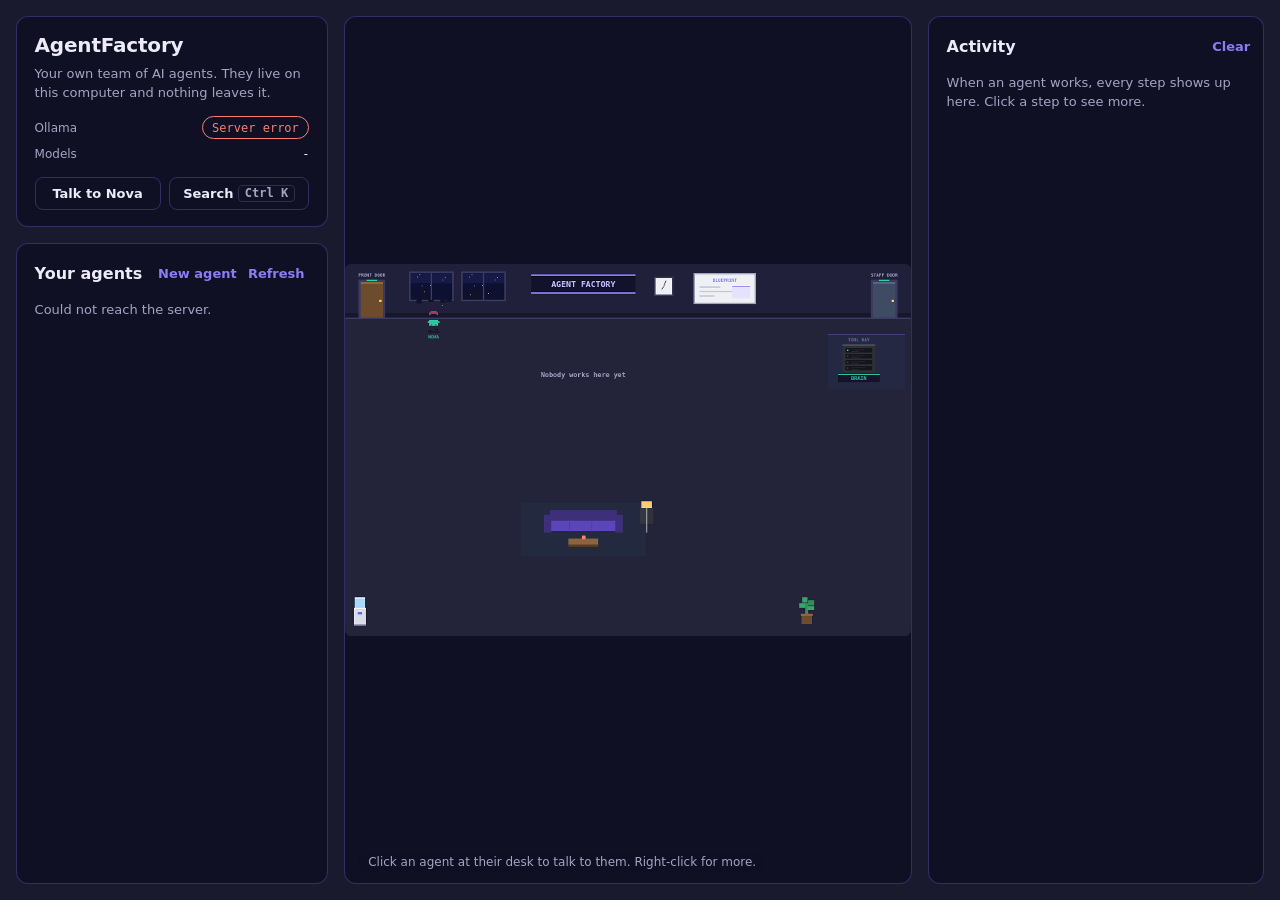
==== static/index.html @ 5e193ee7 "Agent Factory: hiring popup, office, tool stations, staff file, search" ====
<!doctype html>
<html lang="en">
<head>
  <meta charset="utf-8">
  <meta name="viewport" content="width=device-width, initial-scale=1">
  <title>AgentFactory</title>
  <meta name="color-scheme" content="dark">
  <link rel="icon" href="data:image/svg+xml,%3Csvg xmlns='http://www.w3.org/2000/svg' viewBox='0 0 32 32'%3E%3Crect width='32' height='32' rx='6' fill='%231a1a2e'/%3E%3Crect x='5' y='9' width='10' height='14' fill='%238c7cf6'/%3E%3Crect x='17' y='9' width='10' height='14' fill='%232ec4a0'/%3E%3C/svg%3E">
  <link rel="stylesheet" href="/static/style.css">
</head>
<body>
  <div class="app">
    <aside class="col col-left">
      <header class="panel brand">
        <h1>AgentFactory</h1>
        <p>Your own team of AI agents. They live on this computer and nothing leaves it.</p>
        <dl class="runtime" aria-label="Runtime status">
          <div><dt>Ollama</dt><dd><button type="button" class="pill" id="ollama-pill" title="Click to check again">Checking...</button></dd></div>
          <div><dt>Models</dt><dd id="model-count">...</dd></div>
        </dl>
        <div class="brand-actions">
          <button type="button" class="btn-secondary nova-btn" id="nova-btn" title="Chat with the front-desk guide">Talk to Nova</button>
          <button type="button" class="btn-secondary" id="palette-btn" title="Search for an agent or an action and jump to it">Search <kbd class="kbd-hint">Ctrl K</kbd></button>
        </div>
      </header>

      <section class="panel roster-panel" aria-labelledby="roster-title">
        <div class="panel-head">
          <h2 id="roster-title">Your agents <span class="count" id="agent-count"></span></h2>
          <span class="panel-actions">
            <button type="button" class="btn-quiet" id="new-agent-btn" title="Hire a new agent">New agent</button>
            <button type="button" class="btn-quiet" id="refresh-agents" title="Reload the agents from the specs folder">Refresh</button>
          </span>
        </div>
        <ul class="roster" id="roster"></ul>
        <details class="problems" id="problems" hidden>
          <summary id="problems-summary"></summary>
          <ul id="problems-list"></ul>
        </details>
      </section>
    </aside>

    <main class="col col-main" id="col-main">
      <section class="panel office-panel" aria-label="Office">
        <div class="office-stage" id="office-stage">
          <canvas id="office" tabindex="0" role="application"
            aria-label="The office. Use the arrow keys to move between agents and press Enter to open a chat."></canvas>
          <div class="office-tip" id="office-tip" hidden></div>
          <p class="office-hint" id="office-hint">Click an agent at their desk to talk to them. Right-click for more.</p>
          <div class="nova-card" id="nova-card" role="dialog" aria-labelledby="nova-title" hidden>
            <div class="avatar" aria-hidden="true"><canvas id="nova-portrait"></canvas></div>
            <div class="nova-body">
              <h3 id="nova-title">Nova <span>front desk</span></h3>
              <p id="nova-text"></p>
              <div class="nova-actions" id="nova-actions"></div>
            </div>
            <button type="button" class="btn-quiet" id="nova-close" aria-label="Close this and skip the intro" title="Close (Esc)">&#10005;</button>
          </div>
        </div>
        <p class="sr-only" id="office-live" aria-live="polite"></p>
        <p class="sr-only" id="nova-sr" aria-live="polite"></p>
      </section>

      <section class="panel chat" id="chat-section" aria-label="Chat" hidden>
        <div class="chat-live" id="chat-live">
          <header class="chat-head">
            <div class="avatar" id="chat-avatar" aria-hidden="true"></div>
            <div class="chat-title">
              <h2 id="chat-name"></h2>
              <p id="chat-sub"></p>
            </div>
            <div class="chat-actions">
              <button type="button" class="btn-secondary" id="staff-btn" title="See this agent's file: instructions, permissions and limits">Staff file</button>
              <button type="button" class="btn-secondary" id="notes-btn" aria-expanded="false" aria-controls="notes-drawer">Notes</button>
              <button type="button" class="btn-secondary" id="new-chat-btn" title="Forget this conversation and start again">New chat</button>
              <button type="button" class="btn-danger" id="remove-btn" title="Remove this agent. Its spec file goes to the Trash.">Remove</button>
              <button type="button" class="btn-secondary" id="close-chat" title="Close the chat and look at the whole office">Close</button>
            </div>
          </header>
          <div class="chips" id="chat-chips"></div>
          <div class="notes-drawer" id="notes-drawer" hidden>
            <h3>Saved notes</h3>
            <pre id="notes-text"></pre>
          </div>
          <div class="messages-wrap" id="messages-wrap"></div>
          <form class="composer" id="composer">
            <label class="sr-only" for="composer-input">Message</label>
            <textarea id="composer-input" rows="1" placeholder="Write a message. Enter sends, Shift+Enter adds a new line."></textarea>
            <button type="submit" class="btn-primary" id="send-btn" title="Send the message (Enter)">Send</button>
          </form>
        </div>
      </section>
    </main>

    <aside class="col col-right">
      <section class="panel log-panel" aria-labelledby="log-title">
        <div class="panel-head">
          <h2 id="log-title">Activity</h2>
          <button type="button" class="btn-quiet" id="clear-log" title="Remove every row from the activity log">Clear</button>
        </div>
        <ol class="log" id="log">
          <li class="log-empty">When an agent works, every step shows up here. Click a step to see more.</li>
        </ol>
      </section>
    </aside>
  </div>

  <div class="menu" id="desk-menu" role="menu" hidden></div>

  <dialog class="dialog" id="remove-dialog" aria-labelledby="remove-title">
    <form id="remove-form" method="dialog">
      <h2 id="remove-title"></h2>
      <p id="remove-text"></p>
      <label class="check" id="remove-notes-row"><input type="checkbox" id="remove-notes"> Also move its saved notes to the Trash</label>
      <p class="dialog-error" id="remove-error" role="alert" hidden></p>
      <div class="dialog-actions">
        <button type="button" class="btn-secondary" id="remove-cancel" autofocus>Cancel</button>
        <button type="submit" class="btn-danger" id="remove-confirm">Move to Trash</button>
      </div>
    </form>
  </dialog>

  <dialog class="dialog dialog-wide" id="hire-dialog" aria-labelledby="hire-title">
    <form id="hire-form" novalidate autocomplete="off">
      <header class="hire-head">
        <div class="avatar" aria-hidden="true"><canvas id="hire-nova"></canvas></div>
        <div class="hire-head-text">
          <h2 id="hire-title">Hire a new agent</h2>
          <p id="hire-sub"></p>
        </div>
        <button type="button" class="btn-quiet" id="hire-x" aria-label="Close without hiring" title="Close (Esc)">&#10005;</button>
      </header>

      <div class="hire-body" id="hire-body">
        <div id="hire-step-form">
          <section class="hire-section">
            <h3>1. Describe it</h3>
            <label for="hire-describe">In your own words, what should this agent do for you?</label>
            <textarea id="hire-describe" rows="3" maxlength="2000" placeholder="For example: A C++ teacher that explains memory and concurrency, quizzes me and remembers what I struggled with."></textarea>
            <div class="hire-row">
              <button type="button" class="btn-secondary" id="hire-draft">Let Nova fill in the form</button>
              <span class="hint" id="hire-draft-status" role="status"></span>
            </div>
            <p class="hint">Or skip this and fill in the form yourself. Nova's draft always needs a quick check.</p>
          </section>

          <section class="hire-section">
            <h3>2. Who is it?</h3>
            <label for="hire-name">Name</label>
            <input type="text" id="hire-name" maxlength="30" placeholder="Ada the C++ Tutor" aria-describedby="hire-slug">
            <p class="hint" id="hire-slug"></p>
            <label for="hire-goal">Goal, in one sentence</label>
            <input type="text" id="hire-goal" maxlength="600" placeholder="Teach me C++ memory management with short exercises.">
            <fieldset class="choice">
              <legend>How do you work with it?</legend>
              <label class="option"><input type="radio" name="hire-mode" id="hire-mode-chat" value="conversational" checked>
                <span><strong>Chat</strong><small>A back-and-forth conversation that remembers what was said.</small></span></label>
              <label class="option"><input type="radio" name="hire-mode" value="task">
                <span><strong>Task</strong><small>You give it a job and get one answer. Every message starts fresh.</small></span></label>
            </fieldset>
            <label for="hire-prompt">Instructions <span class="optional">(optional)</span></label>
            <textarea id="hire-prompt" rows="3" maxlength="4000" placeholder="How it should behave, what it must never do. Leave empty and a sensible default is used."></textarea>
          </section>

          <section class="hire-section">
            <h3>3. What may it use?</h3>
            <p class="hint">Every tool is a permission. Pick only what the job needs. <span id="hire-tool-count"></span></p>
            <div class="tools" id="hire-tools" role="group" aria-label="Tools"></div>
            <div class="perm" id="hire-read-row" hidden>
              <label for="hire-read">Folders it may read <span class="optional">(one per line)</span></label>
              <textarea id="hire-read" rows="2" placeholder="./sandbox"></textarea>
              <p class="hint">Relative to the AgentFactory folder. It cannot go outside the folders listed here.</p>
            </div>
            <div class="perm" id="hire-write-row" hidden>
              <label for="hire-write">Folders it may write into <span class="optional">(one per line)</span></label>
              <textarea id="hire-write" rows="2" placeholder="./out"></textarea>
              <label class="check"><input type="checkbox" id="hire-overwrite"> It may replace files that already exist</label>
            </div>
            <div class="perm" id="hire-net-row" hidden>
              <label for="hire-net">Websites it may visit <span class="optional">(one per line)</span></label>
              <textarea id="hire-net" rows="2" placeholder="en.wikipedia.org"></textarea>
              <p class="hint">Plain domains only, like example.com. No wildcards.</p>
            </div>
            <p class="callout is-warn" id="hire-shell-note" hidden>This agent will compile and run code on your computer. It is not isolated, so that code could read your files or use the network.</p>
            <p class="callout" id="hire-notes-note" hidden>It keeps a notes file under data/ so it can remember things between chats.</p>
          </section>

          <section class="hire-section">
            <h3>4. How does it look?</h3>
            <div class="look">
              <div class="look-preview">
                <div class="avatar" aria-hidden="true"><canvas id="hire-preview-face"></canvas></div>
                <strong id="hire-preview-name"></strong>
              </div>
              <div class="look-pickers">
                <fieldset class="swatches"><legend>Shirt and accent colour</legend><div id="hire-colors"></div></fieldset>
                <fieldset class="swatches"><legend>Hair</legend><div id="hire-hairs"></div></fieldset>
              </div>
            </div>
          </section>
        </div>

        <div id="hire-step-review" hidden>
          <div class="review-top">
            <div class="avatar" aria-hidden="true"><canvas id="hire-review-face"></canvas></div>
            <div>
              <h3 id="hire-review-name"></h3>
              <p id="hire-review-goal"></p>
            </div>
          </div>
          <dl class="summary" id="hire-summary"></dl>
          <div class="callout is-warn" id="hire-warn-box" hidden>
            <strong>Check before you approve</strong>
            <ul id="hire-warnings"></ul>
          </div>
          <div class="callout" id="hire-notes-box" hidden>
            <strong>Heads up</strong>
            <ul id="hire-notes"></ul>
          </div>
          <details class="yaml">
            <summary>Show the agent file</summary>
            <pre id="hire-yaml"></pre>
          </details>
        </div>
      </div>

      <p class="dialog-error" id="hire-error" role="alert" hidden></p>
      <div class="dialog-actions" id="hire-actions-form">
        <button type="button" class="btn-quiet" id="hire-clear" title="Empty the whole form">Clear</button>
        <span class="spacer"></span>
        <button type="button" class="btn-secondary" id="hire-cancel">Cancel</button>
        <button type="button" class="btn-primary" id="hire-review-btn">Review</button>
      </div>
      <div class="dialog-actions" id="hire-actions-review" hidden>
        <button type="button" class="btn-secondary" id="hire-back">Back to edit</button>
        <span class="spacer"></span>
        <button type="button" class="btn-primary" id="hire-approve">Approve and hire</button>
      </div>
    </form>
  </dialog>

  <script src="/static/office.js"></script>
  <dialog class="dialog dialog-wide" id="staff-dialog" aria-labelledby="staff-title">
    <form id="staff-form" method="dialog" onsubmit="return false">
      <header class="hire-head">
        <div class="avatar" aria-hidden="true" id="staff-avatar"></div>
        <div class="hire-head-text">
          <h2 id="staff-title"></h2>
          <p id="staff-sub"></p>
        </div>
        <button type="button" class="btn-quiet" id="staff-x" aria-label="Close" title="Close (Esc)">&#10005;</button>
      </header>
      <div class="hire-body" id="staff-body"></div>
      <div class="dialog-actions">
        <button type="button" class="btn-danger" id="staff-remove" title="Move this agent's file to the Trash">Remove...</button>
        <span class="spacer"></span>
        <button type="button" class="btn-primary" id="staff-chat">Open chat</button>
      </div>
    </form>
  </dialog>

  <dialog class="dialog palette" id="palette-dialog" aria-label="Search">
    <input type="text" id="palette-input" role="combobox" aria-expanded="true" aria-controls="palette-list" aria-autocomplete="list"
      placeholder="Type an agent's name or an action..." autocomplete="off" spellcheck="false">
    <ul id="palette-list" role="listbox" aria-label="Results"></ul>
    <p class="palette-foot">Up and down to move, Enter to choose, Esc to close</p>
  </dialog>

  <script src="/static/hire.js"></script>
  <script src="/static/staff.js"></script>
  <script src="/static/palette.js"></script>
  <script src="/static/nova.js"></script>
  <script src="/static/app.js"></script>
</body>
</html>
---- static/style.css ----
:root {
  color-scheme: dark;
  --bg: #1a1a2e;
  --panel: rgba(16, 16, 36, 0.92);
  --panel-raised: #22223e;
  --border: rgba(124, 108, 240, 0.32);
  --rule: #2e2e4c;
  --ink: #ecebf7;
  --ink-2: #a5a4c4;
  --accent: #8c7cf6;
  --high: #ff7d70;
  --high-tint: rgba(255, 125, 112, 0.14);
  --medium: #fdcb6e;
  --medium-tint: rgba(253, 203, 110, 0.14);
  --ok: #2ec4a0;
  --low: #a9b0c0;
  --focus: #ffd166;

  --sans: system-ui, -apple-system, "Segoe UI", Roboto, "Helvetica Neue", sans-serif;
  --mono: ui-monospace, "SF Mono", "Cascadia Code", Menlo, Consolas, monospace;

  --t-xs: 0.75rem;
  --t-sm: 0.8125rem;
  --t-base: 0.875rem;
  --t-md: 1rem;
  --t-lg: 1.25rem;
}

*, *::before, *::after { box-sizing: border-box; }
html { -webkit-text-size-adjust: 100%; }
body { margin: 0; background: var(--bg); color: var(--ink); font: 400 var(--t-base)/1.5 var(--sans); }
code, pre { font-family: var(--mono); font-size: 0.92em; }
:focus-visible { outline: 2px solid var(--focus); outline-offset: 2px; }
[hidden] { display: none !important; }
h1, h2, h3 { margin: 0; line-height: 1.25; }
button { font: inherit; cursor: pointer; }
button:disabled { cursor: not-allowed; opacity: 0.55; }
.sr-only { position: absolute; width: 1px; height: 1px; overflow: hidden; clip: rect(0 0 0 0); white-space: nowrap; }

/* ---------- layout: panels | chat | activity ---------- */

.app {
  display: grid;
  grid-template-columns: 19.5rem minmax(0, 1fr) 21rem;
  gap: 1rem;
  height: 100vh;
  height: 100dvh;
  padding: 1rem;
}
.col { display: flex; flex-direction: column; gap: 1rem; min-height: 0; min-width: 0; }

.panel { background: var(--panel); border: 1px solid var(--border); border-radius: 12px; padding: 1rem 1.1rem; }
.panel-head { display: flex; align-items: center; justify-content: space-between; gap: 0.5rem; margin-bottom: 0.75rem; }
.panel-head h2 { font-size: var(--t-md); font-weight: 700; }
.count { color: var(--ink-2); font-weight: 500; }
.count:not(:empty)::before { content: "("; }
.count:not(:empty)::after { content: ")"; }

.btn-quiet { border: 0; background: none; color: var(--accent); font-size: var(--t-sm); font-weight: 600; padding: 0.25rem 0.4rem; border-radius: 6px; }
.btn-quiet:hover { background: var(--panel-raised); }

.btn-primary {
  min-height: 2.5rem; padding: 0 1.1rem; border: 0; border-radius: 8px;
  background: var(--accent); color: #12122a; font-weight: 700;
}
.btn-primary:not(:disabled):hover { filter: brightness(1.1); }

.btn-secondary {
  display: inline-flex; align-items: center; justify-content: center;
  min-height: 2.1rem; padding: 0 0.85rem; border: 1px solid var(--border); border-radius: 8px;
  background: none; color: var(--ink); font-size: var(--t-sm); font-weight: 600;
}
.btn-secondary:not(:disabled):hover { background: var(--panel-raised); }
.btn-secondary[aria-expanded="true"] { background: var(--panel-raised); border-color: var(--accent); }

/* ---------- brand and runtime ---------- */

.brand h1 { font-size: var(--t-lg); font-weight: 800; letter-spacing: -0.01em; }
.brand > p { margin: 0.35rem 0 0.85rem; color: var(--ink-2); font-size: var(--t-sm); }
.runtime { display: grid; gap: 0.35rem; margin: 0; font-size: var(--t-xs); }
.runtime div { display: flex; justify-content: space-between; align-items: center; gap: 1rem; }
.runtime dt { color: var(--ink-2); }
.runtime dd { margin: 0; font-family: var(--mono); }

.pill {
  border: 1px solid var(--rule); border-radius: 999px; background: none; color: var(--ink-2);
  font-family: var(--mono); font-size: var(--t-xs); padding: 0.1rem 0.6rem;
}
.pill:hover { background: var(--panel-raised); }
.pill.is-ok { color: var(--ok); border-color: var(--ok); }
.pill.is-bad { color: var(--high); border-color: var(--high); }

/* ---------- roster ---------- */

.roster-panel { flex: 1; min-height: 0; display: flex; flex-direction: column; }
.roster { list-style: none; margin: 0; padding: 0; display: grid; gap: 0.5rem; overflow-y: auto; min-height: 0; }

.agent-card {
  display: grid; grid-template-columns: auto minmax(0, 1fr) auto; align-items: center; gap: 0.7rem;
  width: 100%; text-align: left; color: var(--ink);
  background: var(--panel-raised); border: 1px solid var(--rule); border-left: 3px solid var(--accent);
  border-radius: 10px; padding: 0.6rem 0.7rem;
}
.agent-card:hover { border-color: var(--accent); }
.agent-card.is-selected { background: color-mix(in srgb, var(--accent) 16%, var(--panel-raised)); border-color: var(--accent); }
.agent-card.is-disabled .agent-name { opacity: 0.75; }
.agent-name { font-weight: 700; color: var(--accent); }
.agent-goal {
  color: var(--ink-2); font-size: var(--t-xs); margin-top: 0.1rem;
  display: -webkit-box; -webkit-line-clamp: 2; -webkit-box-orient: vertical; overflow: hidden;
}
.agent-flags { display: flex; flex-wrap: wrap; gap: 0.3rem; margin-top: 0.35rem; }
.agent-flags:empty { display: none; }

.avatar {
  display: grid; place-items: center; flex: none;
  width: 2.4rem; height: 2.4rem; border-radius: 8px;
  background: color-mix(in srgb, var(--accent) 22%, #12122a); border: 2px solid var(--accent);
  color: var(--accent); font-weight: 800; font-size: var(--t-md);
}

.badge {
  font-size: 0.6875rem; font-weight: 600; padding: 0.05rem 0.45rem; border-radius: 999px;
  border: 1px solid var(--rule); color: var(--ink-2);
}
.badge.warn { color: var(--medium); border-color: var(--medium); background: var(--medium-tint); }

.status { width: 0.65rem; height: 0.65rem; border-radius: 50%; background: var(--low); }
.status.is-working { background: var(--accent); animation: pulse 1.2s ease-in-out infinite; }
.status.is-queued { background: var(--medium); }
@keyframes pulse { 50% { opacity: 0.35; } }

.problems { margin-top: 0.75rem; font-size: var(--t-sm); }
.problems summary { cursor: pointer; color: var(--medium); font-weight: 600; }
.problems ul { margin: 0.4rem 0 0; padding-left: 1.1rem; }
.problems li { margin-bottom: 0.3rem; overflow-wrap: anywhere; color: var(--ink-2); }
.problems code { color: var(--ink); }

/* ---------- office ---------- */

.office-panel { flex: 1 1 0; min-height: 14rem; padding: 0; position: relative; overflow: hidden; transition: flex-basis 0.25s ease; }
.col-main.has-chat .office-panel { flex: 0 0 42%; }
.office-stage { position: absolute; inset: 0; }
.office-stage > canvas { position: absolute; inset: 0; margin: auto; display: block; border-radius: 6px; }
.office-stage > canvas:focus-visible { outline: 2px solid var(--focus); outline-offset: -2px; }
.office-tip {
  position: absolute; left: 0; top: 0; z-index: 3; pointer-events: none; display: grid; gap: 0.1rem;
  max-width: 17rem; padding: 0.4rem 0.65rem; background: var(--panel-raised); border: 1px solid var(--border);
  border-radius: 8px; font-size: var(--t-xs); color: var(--ink-2); box-shadow: 0 6px 20px rgba(0, 0, 0, 0.4);
}
.office-tip strong { color: var(--ink); font-size: var(--t-sm); }
.office-hint {
  position: absolute; left: 0.9rem; bottom: 0.6rem; margin: 0; z-index: 2; pointer-events: none;
  color: var(--ink-2); font-size: var(--t-xs); background: rgba(16, 16, 36, 0.8); padding: 0.15rem 0.55rem; border-radius: 999px;
}
.col-main.has-chat .office-hint { display: none; }
.office-stage.nova-open .office-hint { display: none; }

.nova-btn { width: 100%; }
.nova-card {
  --accent: #2ec4a0;
  position: absolute; left: 50%; bottom: 0.9rem; transform: translateX(-50%); z-index: 4;
  width: min(38rem, calc(100% - 1.8rem)); display: grid; grid-template-columns: auto minmax(0, 1fr) auto; gap: 0.85rem; align-items: start;
  padding: 0.9rem 1rem; background: var(--panel); border: 1px solid var(--accent); border-radius: 12px; box-shadow: 0 10px 30px rgba(0, 0, 0, 0.55);
}
.nova-card .avatar { width: 3.4rem; height: 3.4rem; }
.nova-body h3 { font-size: var(--t-base); color: var(--accent); }
.nova-body h3 span { margin-left: 0.4rem; color: var(--ink-2); font-size: var(--t-xs); font-weight: 500; }
.nova-body p { margin: 0.3rem 0 0.8rem; min-height: 2.9em; font-size: var(--t-md); line-height: 1.45; overflow-wrap: anywhere; }
.nova-actions { display: flex; flex-wrap: wrap; gap: 0.5rem; }
.nova-actions:empty { display: none; }

/* pixel portraits */
.avatar { padding: 3px; overflow: hidden; }
.avatar canvas { display: block; width: 100%; height: 100%; image-rendering: pixelated; }

/* removing an agent */
.btn-danger {
  display: inline-flex; align-items: center; justify-content: center; min-height: 2.1rem; padding: 0 0.85rem;
  border: 1px solid var(--high); border-radius: 8px; background: var(--high-tint); color: var(--high);
  font-size: var(--t-sm); font-weight: 700;
}
.btn-danger:not(:disabled):hover { background: var(--high); color: #12122a; }

.dialog {
  width: min(28rem, calc(100% - 2rem)); padding: 1.2rem 1.3rem; color: var(--ink);
  background: var(--panel-raised); border: 1px solid var(--border); border-radius: 12px; box-shadow: 0 16px 50px rgba(0, 0, 0, 0.6);
}
.dialog::backdrop { background: rgba(8, 8, 20, 0.72); }
.dialog h2 { font-size: var(--t-lg); margin-bottom: 0.5rem; }
.dialog p { margin: 0 0 0.9rem; color: var(--ink-2); overflow-wrap: anywhere; }
.dialog .check { display: flex; align-items: center; gap: 0.5rem; margin-bottom: 0.9rem; }
.dialog-error { color: var(--high); background: var(--high-tint); border-radius: 6px; padding: 0.4rem 0.6rem; }
.dialog-actions { display: flex; justify-content: flex-end; gap: 0.6rem; }

.menu {
  position: fixed; z-index: 20; min-width: 12rem; display: grid; padding: 0.3rem;
  background: var(--panel-raised); border: 1px solid var(--border); border-radius: 10px; box-shadow: 0 10px 30px rgba(0, 0, 0, 0.5);
}
.menu button { border: 0; background: none; color: var(--ink); text-align: left; padding: 0.45rem 0.7rem; border-radius: 6px; font-size: var(--t-sm); }
.menu button:hover, .menu button:focus-visible { background: var(--panel); }
.menu button.danger { color: var(--high); }

/* ---------- chat ---------- */

.chat { flex: 1 1 0; min-height: 16rem; display: flex; flex-direction: column; padding: 0; overflow: hidden; }
.chat-live { flex: 1; min-height: 0; display: flex; flex-direction: column; }

.chat-head { display: flex; flex-wrap: wrap; align-items: center; gap: 0.6rem 0.8rem; padding: 0.9rem 1.1rem; border-bottom: 1px solid var(--rule); }
.chat-title { flex: 1 1 9rem; min-width: 0; }
.chat-title h2 { font-size: var(--t-md); color: var(--accent); }
.chat-title p { margin: 0; color: var(--ink-2); font-size: var(--t-xs); }
.chat-actions { display: flex; flex-wrap: wrap; justify-content: flex-end; gap: 0.5rem; }
.chat-actions button { white-space: nowrap; }

.chips { display: flex; flex-wrap: wrap; gap: 0.35rem; padding: 0.6rem 1.1rem 0; }
.chips:empty { display: none; }
.chip {
  font-family: var(--mono); font-size: var(--t-xs); padding: 0.1rem 0.55rem; border-radius: 6px;
  background: color-mix(in srgb, var(--accent) 14%, transparent); color: var(--ink); border: 1px solid var(--rule);
}
.chip.warn { background: var(--medium-tint); color: var(--medium); border-color: var(--medium); font-family: var(--sans); }

.notes-drawer { margin: 0.6rem 1.1rem 0; padding: 0.7rem 0.9rem; border: 1px solid var(--rule); border-radius: 8px; background: #12122a; max-height: 11rem; overflow-y: auto; }
.notes-drawer h3 { font-size: var(--t-sm); color: var(--ink-2); margin-bottom: 0.3rem; }
.notes-drawer pre { margin: 0; white-space: pre-wrap; overflow-wrap: anywhere; font-size: var(--t-sm); }

.messages-wrap { flex: 1; min-height: 0; position: relative; margin-top: 0.6rem; }
.messages {
  position: absolute; inset: 0; overflow-y: auto; padding: 0.4rem 1.1rem;
  display: flex; flex-direction: column; gap: 0.75rem;
}

.msg { max-width: min(46rem, 94%); border-radius: 12px; padding: 0.6rem 0.85rem; overflow-wrap: anywhere; }
.msg p { margin: 0 0 0.5rem; white-space: pre-wrap; }
.msg > :last-child, .msg-body > :last-child { margin-bottom: 0; }
.msg ul, .msg ol { margin: 0 0 0.5rem; padding-left: 1.3rem; }
.msg li { margin-bottom: 0.2rem; }
.msg .md-h { font-weight: 700; color: var(--accent); }
.msg code { background: rgba(255, 255, 255, 0.08); padding: 0.05rem 0.3rem; border-radius: 4px; }

.msg.user { align-self: flex-end; background: rgba(140, 124, 246, 0.16); border: 1px solid var(--border); }
.msg.agent { align-self: flex-start; background: color-mix(in srgb, var(--accent) 10%, #12122a); border-left: 3px solid var(--accent); }
.msg.agent.warn { border-left-color: var(--medium); }
.msg-meta { margin-top: 0.4rem; font-size: var(--t-xs); color: var(--ink-2); }
.msg-meta.warn { color: var(--medium); }

.msg.system { align-self: center; max-width: 90%; text-align: center; color: var(--ink-2); font-size: var(--t-sm); padding: 0.3rem 0.7rem; }
.msg.system.error { color: var(--high); background: var(--high-tint); }
.msg.system.warn { color: var(--medium); background: var(--medium-tint); }

.msg.typing { align-self: flex-start; display: flex; align-items: center; gap: 0.6rem; color: var(--ink-2); font-size: var(--t-sm); padding: 0.35rem 0.2rem; }
.dots { display: inline-flex; gap: 0.2rem; }
.dots i { width: 0.4rem; height: 0.4rem; border-radius: 50%; background: var(--accent); animation: bounce 1.2s infinite ease-in-out; }
.dots i:nth-child(2) { animation-delay: 0.15s; }
.dots i:nth-child(3) { animation-delay: 0.3s; }
@keyframes bounce { 0%, 80%, 100% { opacity: 0.25; transform: translateY(0); } 40% { opacity: 1; transform: translateY(-3px); } }

.starters { display: flex; flex-wrap: wrap; gap: 0.5rem; justify-content: center; }
.starter {
  border: 1px solid var(--accent); background: color-mix(in srgb, var(--accent) 12%, transparent); color: var(--ink);
  border-radius: 999px; padding: 0.35rem 0.9rem; font-size: var(--t-sm);
}
.starter:hover { background: color-mix(in srgb, var(--accent) 28%, transparent); }

.code { margin: 0 0 0.5rem; border: 1px solid var(--rule); border-radius: 8px; background: #0f0f22; overflow: hidden; }
.code-head { display: flex; justify-content: space-between; align-items: center; padding: 0.2rem 0.4rem 0.2rem 0.7rem; background: #17172f; color: var(--ink-2); font-size: var(--t-xs); font-family: var(--mono); }
.btn-copy { border: 1px solid var(--rule); background: none; color: var(--ink-2); border-radius: 6px; font-size: var(--t-xs); padding: 0.1rem 0.55rem; }
.btn-copy:hover { color: var(--ink); background: var(--panel-raised); }
.code pre { margin: 0; padding: 0.7rem; overflow-x: auto; }
.code code { background: none; padding: 0; }

.composer { display: flex; gap: 0.6rem; align-items: flex-end; padding: 0.8rem 1.1rem 1rem; border-top: 1px solid var(--rule); }
.composer textarea {
  flex: 1; font: inherit; color: inherit; resize: none; background: #12122a;
  border: 1px solid var(--rule); border-radius: 8px; padding: 0.55rem 0.7rem; min-height: 2.5rem; max-height: 10rem;
}
.composer textarea:focus-visible { border-color: var(--accent); outline-offset: 0; }

/* ---------- activity log ---------- */

.log-panel { flex: 1; min-height: 0; display: flex; flex-direction: column; padding-right: 0.4rem; }
.log { list-style: none; margin: 0; padding: 0 0.6rem 0 0; overflow-y: auto; min-height: 0; flex: 1; }
.log-empty { color: var(--ink-2); font-size: var(--t-sm); }
.log-row {
  display: grid; grid-template-columns: 1rem minmax(0, 1fr); gap: 0.55rem; align-items: start;
  padding: 0.5rem 0.3rem; border-bottom: 1px solid var(--rule); cursor: pointer; border-radius: 6px;
}
.log-row:hover { background: rgba(255, 255, 255, 0.03); }
.log-row .dot { width: 0.55rem; height: 0.55rem; margin-top: 0.4rem; border-radius: 50%; border: 2px solid var(--accent); }
.log-row.is-ok .dot { background: var(--accent); }
.log-row.is-warn .dot { border-color: var(--medium); background: var(--medium); }
.log-row.is-error .dot { border-color: var(--high); background: var(--high); }
.log-row.is-neutral .dot { border-color: var(--low); }
.log-row .body { min-width: 0; overflow-wrap: anywhere; }
.log-row .who { font-weight: 700; color: var(--accent); margin-right: 0.4rem; }
.log-row.is-error .body { color: var(--high); }
.log-row .sub {
  display: -webkit-box; -webkit-line-clamp: 2; -webkit-box-orient: vertical; overflow: hidden;
  color: var(--ink-2); font-size: var(--t-xs); font-family: var(--mono); margin-top: 0.15rem; white-space: pre-wrap;
}
.log-row.is-open .sub { display: block; -webkit-line-clamp: unset; }

/* ---------- hiring popup ---------- */

.panel-actions { display: inline-flex; gap: 0.1rem; flex-shrink: 0; }
.panel-actions .btn-quiet { white-space: nowrap; padding: 0.25rem 0.3rem; }
.roster-panel .panel-head h2 { white-space: nowrap; }
.dialog-wide { width: min(46rem, calc(100% - 2rem)); max-height: calc(100dvh - 2rem); padding: 0; overflow: hidden; }
.dialog-wide form { display: flex; flex-direction: column; max-height: calc(100dvh - 2rem); }
.hire-head { display: grid; grid-template-columns: auto minmax(0, 1fr) auto; gap: 0.85rem; align-items: center; padding: 1rem 1.3rem 0.8rem; border-bottom: 1px solid var(--rule); }
.hire-head .avatar { --accent: #2ec4a0; width: 3rem; height: 3rem; }
.hire-head h2 { margin: 0; }
.hire-head p { margin: 0.15rem 0 0; color: var(--ink-2); font-size: var(--t-sm); }
.hire-body { overflow-y: auto; padding: 0.4rem 1.3rem 1rem; min-height: 0; }
.hire-section { padding: 0.9rem 0 0.4rem; border-bottom: 1px solid var(--rule); }
.hire-section:last-child { border-bottom: 0; }
.hire-section h3 { font-size: var(--t-md); margin-bottom: 0.6rem; color: var(--accent); }
.dialog-wide label { display: block; margin: 0.6rem 0 0.25rem; font-weight: 600; font-size: var(--t-sm); }
.dialog-wide label.check, .dialog-wide label.option, .dialog-wide label.tool, .dialog-wide label.swatch { font-weight: 400; font-size: var(--t-base); margin: 0; }
.optional { color: var(--ink-2); font-weight: 400; }
.dialog-wide input[type="text"], .dialog-wide textarea {
  width: 100%; padding: 0.5rem 0.65rem; color: var(--ink); background: var(--bg);
  border: 1px solid var(--rule); border-radius: 8px; font: inherit; resize: vertical;
}
.dialog-wide input[type="text"]:focus-visible, .dialog-wide textarea:focus-visible { border-color: var(--accent); outline-offset: 0; }
.dialog-wide [aria-invalid="true"] { border-color: var(--high); }
.dialog-wide .hint { margin: 0.3rem 0 0.2rem; color: var(--ink-2); font-size: var(--t-xs); }
.hire-row { display: flex; align-items: center; gap: 0.8rem; margin-top: 0.6rem; }
.hire-row .hint { margin: 0; }
.dialog-wide fieldset { border: 0; margin: 0.8rem 0 0; padding: 0; min-width: 0; }
.dialog-wide legend { padding: 0; font-weight: 600; font-size: var(--t-sm); margin-bottom: 0.3rem; }
.option, .tool { display: flex !important; gap: 0.6rem; align-items: flex-start; padding: 0.5rem 0.65rem; border: 1px solid var(--rule); border-radius: 8px; cursor: pointer; }
.option + .option { margin-top: 0.4rem; }
.option:hover, .tool:hover { border-color: var(--accent); }
.option:has(input:checked), .tool:has(input:checked) { border-color: var(--accent); background: color-mix(in srgb, var(--accent) 12%, transparent); }
.option span, .tool-text { display: grid; gap: 0.05rem; min-width: 0; }
.option small, .tool small { color: var(--ink-2); font-size: var(--t-xs); overflow-wrap: anywhere; }
.tools { display: grid; grid-template-columns: repeat(auto-fill, minmax(15rem, 1fr)); gap: 0.4rem; }
.tool:has(input:disabled) { opacity: 0.5; cursor: not-allowed; }
.perm { margin-top: 0.6rem; }
.callout { margin: 0.8rem 0 0; padding: 0.55rem 0.75rem; border-radius: 8px; border: 1px solid var(--rule); background: var(--panel); color: var(--ink-2); font-size: var(--t-sm); }
.callout.is-warn { border-color: var(--medium); background: var(--medium-tint); color: var(--ink); }
.callout ul { margin: 0.3rem 0 0; padding-left: 1.2rem; }
.callout li + li { margin-top: 0.25rem; }

.look { display: grid; grid-template-columns: auto minmax(0, 1fr); gap: 1.2rem; align-items: center; }
.look-preview { display: grid; justify-items: center; gap: 0.4rem; width: 6.5rem; }
.look-preview .avatar, .review-top .avatar { width: 4.2rem; height: 4.2rem; --accent: var(--ink-2); }
.look-preview strong { max-width: 100%; overflow: hidden; text-overflow: ellipsis; white-space: nowrap; font-size: var(--t-sm); }
.swatches > div { display: flex; flex-wrap: wrap; gap: 0.4rem; }
.swatch { position: relative; display: inline-flex; cursor: pointer; }
.swatch input { position: absolute; opacity: 0; inset: 0; margin: 0; cursor: pointer; }
.swatch span { width: 1.7rem; height: 1.7rem; border-radius: 50%; border: 2px solid var(--rule); display: grid; place-items: center; font-size: var(--t-xs); font-weight: 700; color: var(--ink-2); }
.swatch input:checked + span { border-color: var(--ink); box-shadow: 0 0 0 2px var(--bg), 0 0 0 4px var(--ink); }
.swatch input:focus-visible + span { outline: 2px solid var(--focus); outline-offset: 3px; }
.swatch.is-auto span { border-style: dashed; }

.review-top { display: grid; grid-template-columns: auto minmax(0, 1fr); gap: 1rem; align-items: center; padding-top: 0.8rem; }
.review-top h3 { font-size: var(--t-lg); }
.review-top p { margin: 0.2rem 0 0; color: var(--ink-2); overflow-wrap: anywhere; }
.summary { display: grid; grid-template-columns: 7rem minmax(0, 1fr); gap: 0.35rem 1rem; margin: 1rem 0 0; font-size: var(--t-sm); }
.summary dt { color: var(--ink-2); }
.summary dd { margin: 0; overflow-wrap: anywhere; }
.yaml { margin-top: 1rem; }
.yaml summary { cursor: pointer; color: var(--accent); font-weight: 600; font-size: var(--t-sm); }
.yaml pre { margin: 0.5rem 0 0; padding: 0.7rem; max-height: 14rem; overflow: auto; background: var(--bg); border: 1px solid var(--rule); border-radius: 8px; white-space: pre-wrap; overflow-wrap: anywhere; }

.dialog-wide .dialog-error { margin: 0 1.3rem 0.6rem; }
.dialog-wide .dialog-error div + div { margin-top: 0.2rem; }
.dialog-wide .dialog-actions { align-items: center; padding: 0.8rem 1.3rem 1rem; border-top: 1px solid var(--rule); }
.dialog-actions .spacer { flex: 1; }

/* ---------- staff file, search ---------- */

.brand-actions { display: grid; grid-template-columns: 1fr 1fr; gap: 0.5rem; margin-top: 0.85rem; }
.brand-actions .btn-secondary { width: 100%; margin: 0; white-space: nowrap; }
kbd { font: 600 var(--t-xs) var(--mono); padding: 0.05rem 0.35rem; margin-left: 0.3rem; color: var(--ink-2); border: 1px solid var(--rule); border-radius: 4px; }
.staff-text { margin: 0 0 0.5rem; overflow-wrap: anywhere; white-space: pre-wrap; }
.staff-pre { margin: 0; padding: 0.7rem; max-height: 12rem; overflow: auto; background: var(--bg); border: 1px solid var(--rule); border-radius: 8px; white-space: pre-wrap; overflow-wrap: anywhere; }
.hire-body .chips { display: flex; flex-wrap: wrap; gap: 0.35rem; margin-bottom: 0.5rem; }
#staff-form { display: flex; flex-direction: column; max-height: calc(100dvh - 2rem); }
.palette { width: min(36rem, calc(100% - 2rem)); margin-top: 12vh; padding: 0; overflow: hidden; }
.palette input { width: 100%; padding: 0.9rem 1.1rem; color: var(--ink); background: var(--bg); border: 0; border-bottom: 1px solid var(--rule); font: inherit; font-size: var(--t-md); }
.palette input:focus-visible { outline: none; border-bottom-color: var(--accent); }
.palette ul { list-style: none; margin: 0; padding: 0.35rem; max-height: min(24rem, 55vh); overflow-y: auto; }
.palette li { display: flex; align-items: center; justify-content: space-between; gap: 1rem; padding: 0.5rem 0.7rem; border-radius: 8px; cursor: pointer; }
.palette li.is-active { background: color-mix(in srgb, var(--accent) 18%, transparent); }
.palette-main { display: grid; min-width: 0; }
.palette-main small { color: var(--ink-2); overflow: hidden; text-overflow: ellipsis; white-space: nowrap; }
.palette-group { flex-shrink: 0; color: var(--ink-2); font-size: var(--t-xs); text-transform: uppercase; letter-spacing: 0.06em; }
.palette li.palette-empty { color: var(--ink-2); cursor: default; justify-content: center; }
.palette-foot { margin: 0; padding: 0.45rem 1rem; color: var(--ink-2); font-size: var(--t-xs); border-top: 1px solid var(--rule); }

/* ---------- smaller screens ---------- */

@media (max-width: 1100px) {
  .app { grid-template-columns: minmax(0, 1fr); height: auto; min-height: 100dvh; }
  .col-left { max-height: none; }
  .roster-panel { flex: none; }
  .roster { max-height: 22rem; }
  .office-panel, .col-main.has-chat .office-panel { flex: none; height: 24rem; }
  .chat { min-height: 34rem; height: 70vh; flex: none; }
  .log-panel { max-height: 22rem; }
}

@media (prefers-reduced-motion: reduce) {
  *, *::before, *::after { animation: none !important; transition: none !important; }
}

@media (max-width: 640px) {
  .look { grid-template-columns: minmax(0, 1fr); }
  .summary { grid-template-columns: minmax(0, 1fr); }
  .hire-row { flex-direction: column; align-items: flex-start; }
}
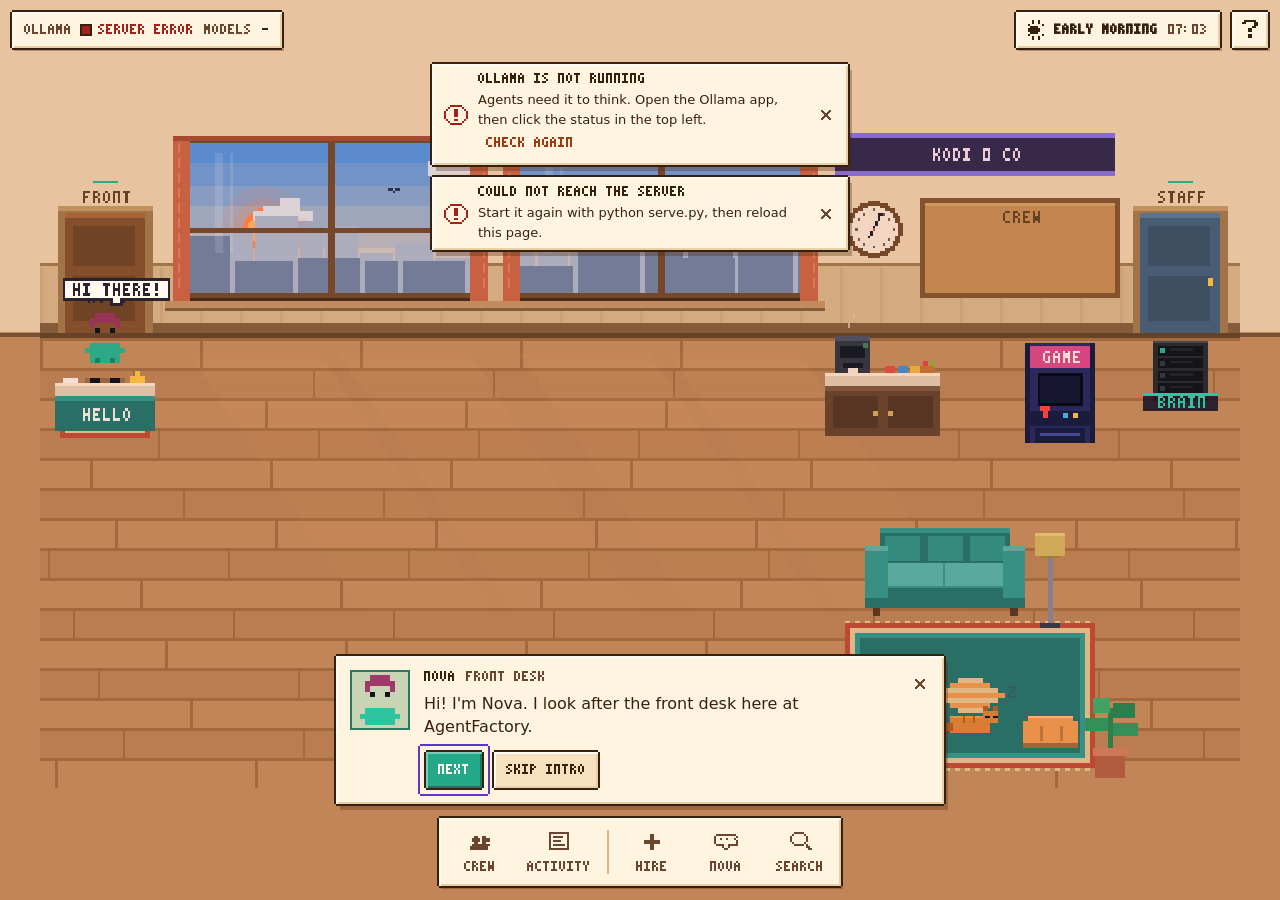
==== commit 44d56f07: "Performance and Memory related enhancements" ====
--- a/static/index.html
+++ b/static/index.html
@@ -4,118 +4,175 @@
   <meta charset="utf-8">
   <meta name="viewport" content="width=device-width, initial-scale=1">
   <title>AgentFactory</title>
-  <meta name="color-scheme" content="dark">
-  <link rel="icon" href="data:image/svg+xml,%3Csvg xmlns='http://www.w3.org/2000/svg' viewBox='0 0 32 32'%3E%3Crect width='32' height='32' rx='6' fill='%231a1a2e'/%3E%3Crect x='5' y='9' width='10' height='14' fill='%238c7cf6'/%3E%3Crect x='17' y='9' width='10' height='14' fill='%232ec4a0'/%3E%3C/svg%3E">
+  <meta name="color-scheme" content="dark light">
+  <link rel="icon" href="data:image/svg+xml,%3Csvg xmlns='http://www.w3.org/2000/svg' viewBox='0 0 16 16' shape-rendering='crispEdges'%3E%3Crect width='16' height='16' fill='%232b2230'/%3E%3Crect x='2' y='4' width='5' height='8' fill='%23b1a4ff'/%3E%3Crect x='9' y='4' width='5' height='8' fill='%232ec4a0'/%3E%3C/svg%3E">
+  <link rel="preload" href="/static/fonts/af-pixel.ttf" as="font" type="font/ttf" crossorigin>
   <link rel="stylesheet" href="/static/style.css">
+  <link rel="stylesheet" href="/static/loft.css">
 </head>
 <body>
   <div class="app">
-    <aside class="col col-left">
-      <header class="panel brand">
-        <h1>AgentFactory</h1>
-        <p>Your own team of AI agents. They live on this computer and nothing leaves it.</p>
-        <dl class="runtime" aria-label="Runtime status">
-          <div><dt>Ollama</dt><dd><button type="button" class="pill" id="ollama-pill" title="Click to check again">Checking...</button></dd></div>
-          <div><dt>Models</dt><dd id="model-count">...</dd></div>
-        </dl>
-        <div class="brand-actions">
-          <button type="button" class="btn-secondary nova-btn" id="nova-btn" title="Chat with the front-desk guide">Talk to Nova</button>
-          <button type="button" class="btn-secondary" id="palette-btn" title="Search for an agent or an action and jump to it">Search <kbd class="kbd-hint">Ctrl K</kbd></button>
-        </div>
-      </header>
-
-      <section class="panel roster-panel" aria-labelledby="roster-title">
-        <div class="panel-head">
-          <h2 id="roster-title">Your agents <span class="count" id="agent-count"></span></h2>
-          <span class="panel-actions">
-            <button type="button" class="btn-quiet" id="new-agent-btn" title="Hire a new agent">New agent</button>
-            <button type="button" class="btn-quiet" id="refresh-agents" title="Reload the agents from the specs folder">Refresh</button>
-          </span>
-        </div>
-        <ul class="roster" id="roster"></ul>
-        <details class="problems" id="problems" hidden>
-          <summary id="problems-summary"></summary>
-          <ul id="problems-list"></ul>
-        </details>
-      </section>
+    <aside class="col col-left sheet frame" id="crew-sheet" aria-labelledby="roster-title">
+      <div class="sheet-bar">
+        <i class="ico ico-crew" aria-hidden="true"></i>
+        <h2 class="sheet-title" id="roster-title">Crew <span class="count" id="agent-count"></span></h2>
+        <button type="button" class="btn btn-sm btn-icon" id="new-agent-btn" data-tip="Hire a new agent" aria-label="Hire a new agent"><i class="ico ico-hire"></i></button>
+        <button type="button" class="btn btn-sm btn-icon" id="refresh-agents" data-tip="Reload the agents from the specs folder" data-tip-pos="left" aria-label="Refresh the agent list"><i class="ico ico-refresh"></i></button>
+        <button type="button" class="btn btn-sm btn-icon" data-sheet-close aria-label="Close the crew list"><i class="ico ico-close"></i></button>
+      </div>
+      <p class="sheet-sub">Your own team of AI agents. They live on this computer and nothing leaves it.</p>
+      <ul class="roster" id="roster" aria-busy="true">
+        <li class="roster-skeleton" aria-hidden="true"><span class="skeleton"></span><span class="skeleton skeleton-line"></span><span class="skeleton skeleton-line" style="width:70%"></span></li>
+        <li class="roster-skeleton" aria-hidden="true"><span class="skeleton"></span><span class="skeleton skeleton-line"></span><span class="skeleton skeleton-line" style="width:55%"></span></li>
+      </ul>
+      <details class="problems" id="problems" hidden>
+        <summary id="problems-summary"></summary>
+        <ul id="problems-list"></ul>
+      </details>
     </aside>
 
     <main class="col col-main" id="col-main">
       <section class="panel office-panel" aria-label="Office">
         <div class="office-stage" id="office-stage">
-          <canvas id="office" tabindex="0" role="application"
-            aria-label="The office. Use the arrow keys to move between agents and press Enter to open a chat."></canvas>
+          <div class="office-scroll" id="office-scroll">
+            <canvas id="office" tabindex="0" role="application"
+              aria-label="The office. Use the arrow keys to move between agents and press Enter to open a chat."></canvas>
+          </div>
           <div class="office-tip" id="office-tip" hidden></div>
-          <p class="office-hint" id="office-hint">Click an agent at their desk to talk to them. Right-click for more.</p>
-          <div class="nova-card" id="nova-card" role="dialog" aria-labelledby="nova-title" hidden>
+          <p class="office-hint" id="office-hint">Click an agent to talk. Click a window to change the time.</p>
+          <div class="office-empty frame" id="office-empty" hidden>
+            <div class="avatar" aria-hidden="true"><canvas id="empty-nova"></canvas></div>
+            <h2 class="px-lg">Nobody works here yet</h2>
+            <p>Hire your first agent: describe what it should do and Nova fills in the paperwork. It runs on this computer with Ollama.</p>
+            <div class="row">
+              <button type="button" class="btn btn-primary" id="empty-hire"><i class="ico ico-hire"></i>Hire an agent</button>
+              <button type="button" class="btn" id="empty-nova-btn"><i class="ico ico-nova"></i>Ask Nova</button>
+            </div>
+          </div>
+          <div class="nova-card frame" id="nova-card" role="dialog" aria-labelledby="nova-title" hidden>
             <div class="avatar" aria-hidden="true"><canvas id="nova-portrait"></canvas></div>
             <div class="nova-body">
               <h3 id="nova-title">Nova <span>front desk</span></h3>
               <p id="nova-text"></p>
               <div class="nova-actions" id="nova-actions"></div>
             </div>
-            <button type="button" class="btn-quiet" id="nova-close" aria-label="Close this and skip the intro" title="Close (Esc)">&#10005;</button>
+            <button type="button" class="btn btn-sm btn-icon btn-quiet" id="nova-close" aria-label="Close this and skip the intro" data-tip="Close (Esc)" data-tip-pos="left"><i class="ico ico-close"></i></button>
           </div>
         </div>
         <p class="sr-only" id="office-live" aria-live="polite"></p>
         <p class="sr-only" id="nova-sr" aria-live="polite"></p>
       </section>
 
-      <section class="panel chat" id="chat-section" aria-label="Chat" hidden>
+      <section class="panel chat frame" id="chat-section" aria-labelledby="chat-name" hidden>
         <div class="chat-live" id="chat-live">
           <header class="chat-head">
             <div class="avatar" id="chat-avatar" aria-hidden="true"></div>
             <div class="chat-title">
-              <h2 id="chat-name"></h2>
-              <p id="chat-sub"></p>
+              <h2 class="px-lg" id="chat-name"></h2>
+              <p class="chat-state" id="chat-state" aria-live="polite"><i class="ico ico-desk" id="chat-state-icon" aria-hidden="true"></i><span id="chat-state-text"></span><span class="muted" id="chat-sub"></span></p>
             </div>
             <div class="chat-actions">
-              <button type="button" class="btn-secondary" id="staff-btn" title="See this agent's file: instructions, permissions and limits">Staff file</button>
-              <button type="button" class="btn-secondary" id="notes-btn" aria-expanded="false" aria-controls="notes-drawer">Notes</button>
-              <button type="button" class="btn-secondary" id="new-chat-btn" title="Forget this conversation and start again">New chat</button>
-              <button type="button" class="btn-danger" id="remove-btn" title="Remove this agent. Its spec file goes to the Trash.">Remove</button>
-              <button type="button" class="btn-secondary" id="close-chat" title="Close the chat and look at the whole office">Close</button>
+              <button type="button" class="btn" id="staff-btn" data-tip="Staff file: job, rules, permissions"><i class="ico ico-file"></i><span>Staff file</span></button>
+              <button type="button" class="btn" id="notes-btn" aria-expanded="false" aria-controls="notes-drawer"><i class="ico ico-notes"></i><span>Notes</span></button>
+              <button type="button" class="btn" id="cards-btn" aria-expanded="false" aria-controls="cards-drawer" data-tip="Flashcards" hidden><i class="ico ico-card"></i><span>Flashcards</span></button>
+              <button type="button" class="btn btn-icon" id="chat-more" aria-haspopup="menu" aria-expanded="false" aria-controls="chat-menu" aria-label="More actions" data-tip="New chat, remove, close" data-tip-pos="left"><i class="ico ico-more"></i></button>
             </div>
           </header>
-          <div class="chips" id="chat-chips"></div>
+          <div class="chat-bar">
+            <button type="button" class="btn btn-sm" id="tools-btn" aria-expanded="false" aria-controls="tools-pop"><i class="ico ico-tools"></i><span id="tools-label">Tools</span><i class="ico ico-chevron"></i></button>
+            <span class="chip warn" id="chat-warn" hidden><i class="ico ico-warn"></i><span></span></span>
+            <span class="chip" id="chat-model"><i class="ico ico-brain"></i><span></span></span>
+            <span class="spacer"></span>
+            <span class="meter" id="chat-meter" role="meter" aria-label="Tokens used in this run" aria-valuemin="0" aria-valuemax="1" aria-valuenow="0">
+              <span class="meter-bar"><i></i></span><span class="meter-text"></span>
+            </span>
+            <div class="tools-pop frame" id="tools-pop" hidden>
+              <h3 class="px">What it may use</h3>
+              <ul id="chat-chips"></ul>
+            </div>
+          </div>
+          <div class="menu" id="chat-menu" role="menu" aria-label="Chat actions" hidden>
+            <button type="button" role="menuitem" id="new-chat-btn"><i class="ico ico-refresh"></i>New chat</button>
+            <button type="button" role="menuitem" class="danger" id="remove-btn"><i class="ico ico-trash"></i>Remove agent...</button>
+            <hr>
+            <button type="button" role="menuitem" id="close-chat"><i class="ico ico-close"></i>Close chat</button>
+          </div>
           <div class="notes-drawer" id="notes-drawer" hidden>
-            <h3>Saved notes</h3>
+            <h3 class="px">Saved notes</h3>
             <pre id="notes-text"></pre>
+          </div>
+          <div class="notes-drawer cards-drawer" id="cards-drawer" hidden>
+            <div class="cards-head">
+              <h3 class="px" id="cards-title">Flashcards</h3>
+              <label class="check"><input type="checkbox" id="cards-reveal"> Show all answers</label>
+            </div>
+            <ul class="flashcards" id="cards-list" aria-labelledby="cards-title"></ul>
           </div>
           <div class="messages-wrap" id="messages-wrap"></div>
           <form class="composer" id="composer">
             <label class="sr-only" for="composer-input">Message</label>
             <textarea id="composer-input" rows="1" placeholder="Write a message. Enter sends, Shift+Enter adds a new line."></textarea>
-            <button type="submit" class="btn-primary" id="send-btn" title="Send the message (Enter)">Send</button>
+            <button type="submit" class="btn btn-primary" id="send-btn" title="Send the message (Enter)"><i class="ico ico-send"></i><span>Send</span></button>
+            <button type="button" class="btn btn-danger" id="stop-btn" hidden title="Stop after the current step"><i class="ico ico-stop"></i><span>Stop</span></button>
           </form>
+          <p class="composer-note" id="composer-note" hidden></p>
         </div>
       </section>
     </main>
 
-    <aside class="col col-right">
-      <section class="panel log-panel" aria-labelledby="log-title">
-        <div class="panel-head">
-          <h2 id="log-title">Activity</h2>
-          <button type="button" class="btn-quiet" id="clear-log" title="Remove every row from the activity log">Clear</button>
-        </div>
-        <ol class="log" id="log">
-          <li class="log-empty">When an agent works, every step shows up here. Click a step to see more.</li>
-        </ol>
-      </section>
+    <aside class="col col-right sheet frame" id="log-sheet" aria-labelledby="log-title">
+      <div class="sheet-bar">
+        <i class="ico ico-log" aria-hidden="true"></i>
+        <h2 class="sheet-title" id="log-title">Activity</h2>
+        <button type="button" class="btn btn-sm" id="clear-log" data-tip="Remove every row from the log" data-tip-pos="left">Clear</button>
+        <button type="button" class="btn btn-sm btn-icon" data-sheet-close aria-label="Close the activity log"><i class="ico ico-close"></i></button>
+      </div>
+      <div class="log-tools">
+        <label class="sr-only" for="log-filter">Show steps from</label>
+        <i class="ico ico-filter ico-sm muted" aria-hidden="true"></i>
+        <select class="select" id="log-filter"><option value="">Every agent</option></select>
+      </div>
+      <ol class="log" id="log" aria-live="polite" aria-relevant="additions">
+        <li class="log-empty"><i class="ico ico-log"></i>When an agent works, every step shows up here: what it read, which tools it used and how it went. Click a step to see more.</li>
+      </ol>
     </aside>
   </div>
 
+  <div class="hud">
+    <dl class="hud-chip" id="runtime-chip" aria-label="Runtime status">
+      <dt>Ollama</dt><dd><button type="button" class="pill" id="ollama-pill" title="Click to check again">Checking...</button></dd>
+      <dt>Models</dt><dd id="model-count">...</dd>
+    </dl>
+    <span class="hud-spacer"></span>
+    <button type="button" class="hud-chip time-chip" id="time-chip" title="Click to preview morning, afternoon, sunset, dusk and night">
+      <i class="ico ico-sun" aria-hidden="true"></i><b>...</b><small></small>
+    </button>
+    <button type="button" class="hud-chip help-chip" id="help-btn" aria-label="Keyboard shortcuts" data-tip="Keyboard shortcuts (?)" data-tip-pos="left"><i class="ico ico-help"></i></button>
+  </div>
+
+  <nav class="dock" aria-label="Office">
+    <button type="button" id="dock-crew" aria-expanded="false" aria-controls="crew-sheet" title="Your crew (C)"><i class="ico ico-crew"></i><span>Crew</span></button>
+    <button type="button" id="dock-log" aria-expanded="false" aria-controls="log-sheet" title="What the agents have been doing (L)"><i class="ico ico-log"></i><span>Activity</span></button>
+    <i class="sep"></i>
+    <button type="button" id="dock-hire" title="Hire a new agent (H)"><i class="ico ico-hire"></i><span>Hire</span></button>
+    <button type="button" id="nova-btn" class="nova-btn" title="Chat with the front-desk guide"><i class="ico ico-nova"></i><span>Nova</span></button>
+    <button type="button" id="palette-btn" title="Search for an agent or an action (Ctrl or Cmd + K)"><i class="ico ico-search"></i><span>Search</span></button>
+  </nav>
+
   <div class="menu" id="desk-menu" role="menu" hidden></div>
+  <div class="toasts" id="toasts" role="status" aria-live="polite"></div>
 
   <dialog class="dialog" id="remove-dialog" aria-labelledby="remove-title">
     <form id="remove-form" method="dialog">
-      <h2 id="remove-title"></h2>
-      <p id="remove-text"></p>
-      <label class="check" id="remove-notes-row"><input type="checkbox" id="remove-notes"> Also move its saved notes to the Trash</label>
-      <p class="dialog-error" id="remove-error" role="alert" hidden></p>
+      <div class="dialog-bar"><i class="ico ico-trash" aria-hidden="true"></i><h2 class="dialog-title" id="remove-title"></h2></div>
+      <div class="dialog-body">
+        <p id="remove-text"></p>
+        <label class="check" id="remove-notes-row"><input type="checkbox" id="remove-notes"> Also move its saved notes to the Trash</label>
+        <p class="dialog-error" id="remove-error" role="alert" hidden></p>
+      </div>
       <div class="dialog-actions">
-        <button type="button" class="btn-secondary" id="remove-cancel" autofocus>Cancel</button>
-        <button type="submit" class="btn-danger" id="remove-confirm">Move to Trash</button>
+        <button type="button" class="btn btn-secondary" id="remove-cancel" autofocus>Cancel</button>
+        <button type="submit" class="btn btn-danger" id="remove-confirm"><i class="ico ico-trash"></i>Move to Trash</button>
       </div>
     </form>
   </dialog>
@@ -125,10 +182,10 @@
       <header class="hire-head">
         <div class="avatar" aria-hidden="true"><canvas id="hire-nova"></canvas></div>
         <div class="hire-head-text">
-          <h2 id="hire-title">Hire a new agent</h2>
+          <h2 class="px-lg" id="hire-title">Hire a new agent</h2>
           <p id="hire-sub"></p>
         </div>
-        <button type="button" class="btn-quiet" id="hire-x" aria-label="Close without hiring" title="Close (Esc)">&#10005;</button>
+        <button type="button" class="btn btn-icon btn-quiet" id="hire-x" aria-label="Close without hiring" data-tip="Close (Esc)" data-tip-pos="left"><i class="ico ico-close"></i></button>
       </header>
 
       <div class="hire-body" id="hire-body">
@@ -138,7 +195,7 @@
             <label for="hire-describe">In your own words, what should this agent do for you?</label>
             <textarea id="hire-describe" rows="3" maxlength="2000" placeholder="For example: A C++ teacher that explains memory and concurrency, quizzes me and remembers what I struggled with."></textarea>
             <div class="hire-row">
-              <button type="button" class="btn-secondary" id="hire-draft">Let Nova fill in the form</button>
+              <button type="button" class="btn btn-secondary" id="hire-draft"><i class="ico ico-nova"></i>Let Nova fill in the form</button>
               <span class="hint" id="hire-draft-status" role="status"></span>
             </div>
             <p class="hint">Or skip this and fill in the form yourself. Nova's draft always needs a quick check.</p>
@@ -204,7 +261,7 @@
           <div class="review-top">
             <div class="avatar" aria-hidden="true"><canvas id="hire-review-face"></canvas></div>
             <div>
-              <h3 id="hire-review-name"></h3>
+              <h3 class="px-lg" id="hire-review-name"></h3>
               <p id="hire-review-goal"></p>
             </div>
           </div>
@@ -226,50 +283,88 @@
 
       <p class="dialog-error" id="hire-error" role="alert" hidden></p>
       <div class="dialog-actions" id="hire-actions-form">
-        <button type="button" class="btn-quiet" id="hire-clear" title="Empty the whole form">Clear</button>
+        <button type="button" class="btn btn-quiet" id="hire-clear" title="Empty the whole form">Clear</button>
         <span class="spacer"></span>
-        <button type="button" class="btn-secondary" id="hire-cancel">Cancel</button>
-        <button type="button" class="btn-primary" id="hire-review-btn">Review</button>
+        <button type="button" class="btn btn-secondary" id="hire-cancel">Cancel</button>
+        <button type="button" class="btn btn-primary" id="hire-review-btn">Review<i class="ico ico-send"></i></button>
       </div>
       <div class="dialog-actions" id="hire-actions-review" hidden>
-        <button type="button" class="btn-secondary" id="hire-back">Back to edit</button>
+        <button type="button" class="btn btn-secondary" id="hire-back">Back to edit</button>
         <span class="spacer"></span>
-        <button type="button" class="btn-primary" id="hire-approve">Approve and hire</button>
+        <button type="button" class="btn btn-primary" id="hire-approve"><i class="ico ico-check"></i>Approve and hire</button>
       </div>
     </form>
   </dialog>
 
-  <script src="/static/office.js"></script>
   <dialog class="dialog dialog-wide" id="staff-dialog" aria-labelledby="staff-title">
     <form id="staff-form" method="dialog" onsubmit="return false">
       <header class="hire-head">
         <div class="avatar" aria-hidden="true" id="staff-avatar"></div>
         <div class="hire-head-text">
-          <h2 id="staff-title"></h2>
+          <h2 class="px-lg" id="staff-title"></h2>
           <p id="staff-sub"></p>
         </div>
-        <button type="button" class="btn-quiet" id="staff-x" aria-label="Close" title="Close (Esc)">&#10005;</button>
+        <button type="button" class="btn btn-icon btn-quiet" id="staff-x" aria-label="Close" data-tip="Close (Esc)" data-tip-pos="left"><i class="ico ico-close"></i></button>
       </header>
+      <div class="tabs" id="staff-tabs" role="tablist" aria-label="Staff file sections"></div>
       <div class="hire-body" id="staff-body"></div>
       <div class="dialog-actions">
-        <button type="button" class="btn-danger" id="staff-remove" title="Move this agent's file to the Trash">Remove...</button>
+        <button type="button" class="btn btn-danger" id="staff-remove" title="Move this agent's file to the Trash"><i class="ico ico-trash"></i>Remove...</button>
         <span class="spacer"></span>
-        <button type="button" class="btn-primary" id="staff-chat">Open chat</button>
+        <button type="button" class="btn btn-primary" id="staff-chat"><i class="ico ico-chat"></i>Open chat</button>
       </div>
     </form>
   </dialog>
 
   <dialog class="dialog palette" id="palette-dialog" aria-label="Search">
-    <input type="text" id="palette-input" role="combobox" aria-expanded="true" aria-controls="palette-list" aria-autocomplete="list"
-      placeholder="Type an agent's name or an action..." autocomplete="off" spellcheck="false">
+    <div class="palette-input-row">
+      <i class="ico ico-search" aria-hidden="true"></i>
+      <input type="text" id="palette-input" role="combobox" aria-expanded="true" aria-controls="palette-list" aria-autocomplete="list"
+        placeholder="Type an agent's name or an action..." autocomplete="off" spellcheck="false">
+    </div>
     <ul id="palette-list" role="listbox" aria-label="Results"></ul>
-    <p class="palette-foot">Up and down to move, Enter to choose, Esc to close</p>
-  </dialog>
-
+    <p class="palette-foot"><span><kbd>&uarr;</kbd> <kbd>&darr;</kbd> move</span><span><kbd>Enter</kbd> choose</span><span><kbd>Esc</kbd> close</span></p>
+  </dialog>
+
+  <dialog class="dialog" id="help-dialog" aria-labelledby="help-title">
+    <div class="dialog-bar">
+      <i class="ico ico-keyboard" aria-hidden="true"></i><h2 class="dialog-title" id="help-title">Keyboard shortcuts</h2>
+      <button type="button" class="btn btn-sm btn-icon btn-quiet" id="help-close" aria-label="Close"><i class="ico ico-close"></i></button>
+    </div>
+    <div class="dialog-body" id="help-body">
+      <h3 class="px keys-group">Anywhere</h3>
+      <dl class="keys">
+        <dt><kbd>Ctrl</kbd><kbd>K</kbd></dt><dd>Search for an agent or an action (Cmd+K on a Mac)</dd>
+        <dt><kbd>?</kbd></dt><dd>This list</dd>
+        <dt><kbd>C</kbd></dt><dd>Open or close the crew list</dd>
+        <dt><kbd>L</kbd></dt><dd>Open or close the activity log</dd>
+        <dt><kbd>H</kbd></dt><dd>Hire a new agent</dd>
+        <dt><kbd>Esc</kbd></dt><dd>Close the open menu, sheet or dialog</dd>
+      </dl>
+      <h3 class="px keys-group">In the office</h3>
+      <dl class="keys">
+        <dt><kbd>&larr;</kbd><kbd>&uarr;</kbd><kbd>&rarr;</kbd><kbd>&darr;</kbd></dt><dd>Move between desks</dd>
+        <dt><kbd>Enter</kbd></dt><dd>Open a chat with that agent</dd>
+        <dt><kbd>Shift</kbd><kbd>F10</kbd></dt><dd>More for that agent: staff file, remove</dd>
+      </dl>
+      <h3 class="px keys-group">In a chat</h3>
+      <dl class="keys">
+        <dt><kbd>Enter</kbd></dt><dd>Send</dd>
+        <dt><kbd>Shift</kbd><kbd>Enter</kbd></dt><dd>New line</dd>
+      </dl>
+    </div>
+  </dialog>
+
+  <script src="/static/pixel.js"></script>
+  <script src="/static/icons.js"></script>
+  <script src="/static/scene.js"></script>
+  <script src="/static/furniture.js"></script>
+  <script src="/static/office.js"></script>
   <script src="/static/hire.js"></script>
   <script src="/static/staff.js"></script>
   <script src="/static/palette.js"></script>
   <script src="/static/nova.js"></script>
+  <script src="/static/loft.js"></script>
   <script src="/static/app.js"></script>
 </body>
 </html>
--- a/static/style.css
+++ b/static/style.css
@@ -1,408 +1,559 @@
+/* AgentFactory pixel UI kit: colour tokens for the four times of day, type, and every component
+   (frames, buttons, inputs, chips, tabs, tooltips, menus, dialogs, toasts, meters, scrollbars).
+   loft.css places things on screen; this file decides how they look.
+
+   Pixel frames are drawn with box-shadows: four offset copies of the outline leave the corners
+   notched, an inner bevel gives the 3D edge, and the drop shadow is hard, never blurred. */
+
+@font-face {
+  font-family: "AF Pixel";
+  src: url("/static/fonts/af-pixel.ttf") format("truetype");
+  font-display: block;
+}
+
 :root {
-  color-scheme: dark;
-  --bg: #1a1a2e;
-  --panel: rgba(16, 16, 36, 0.92);
-  --panel-raised: #22223e;
-  --border: rgba(124, 108, 240, 0.32);
-  --rule: #2e2e4c;
-  --ink: #ecebf7;
-  --ink-2: #a5a4c4;
-  --accent: #8c7cf6;
-  --high: #ff7d70;
-  --high-tint: rgba(255, 125, 112, 0.14);
-  --medium: #fdcb6e;
-  --medium-tint: rgba(253, 203, 110, 0.14);
-  --ok: #2ec4a0;
-  --low: #a9b0c0;
-  --focus: #ffd166;
-
+  --px: 2px; /* one UI pixel */
   --sans: system-ui, -apple-system, "Segoe UI", Roboto, "Helvetica Neue", sans-serif;
   --mono: ui-monospace, "SF Mono", "Cascadia Code", Menlo, Consolas, monospace;
-
-  --t-xs: 0.75rem;
-  --t-sm: 0.8125rem;
-  --t-base: 0.875rem;
-  --t-md: 1rem;
-  --t-lg: 1.25rem;
-}
+  --pixel: "AF Pixel", var(--mono);
+  --t-xs: 0.75rem; --t-sm: 0.8125rem; --t-base: 0.875rem; --t-md: 1rem;
+  --dur: 0.5s;
+}
+
+/* ---------- colour tokens, one set per time of day ---------- */
+
+:root, html[data-time="night"] {
+  color-scheme: dark;
+  --bg: #0f0e22; --panel: #1a1836; --panel-2: #24214a; --well: #100f26;
+  --ink: #f1edff; --ink-2: #bdb6e0; --line: #3a3566; --edge: #7469c9;
+  --hi: #34306a; --lo: #121029; --shadow: rgba(3, 2, 14, 0.55);
+  --accent: #b1a4ff; --on-accent: #120f2e; --focus: #ffd166;
+  --ok: #6fe0bd; --warn: #ffd27a; --bad: #ff9486; --ok-bg: #173a3a; --warn-bg: #3d3420; --bad-bg: #42202a;
+  --backdrop: rgba(6, 5, 20, 0.7);
+}
+html[data-time="dusk"] {
+  color-scheme: dark;
+  --bg: #2a1b33; --panel: #2f2040; --panel-2: #3c2a50; --well: #22172f;
+  --ink: #fdf0ea; --ink-2: #dcc3cf; --line: #5a4470; --edge: #a8809f;
+  --hi: #4b3762; --lo: #21152d; --shadow: rgba(14, 6, 20, 0.5);
+  --accent: #ffad7a; --on-accent: #2a1406; --focus: #ffe08a;
+  --ok: #7fe3c0; --warn: #ffd98a; --bad: #ff9c90; --ok-bg: #20393a; --warn-bg: #44342a; --bad-bg: #4a2232;
+  --backdrop: rgba(18, 8, 26, 0.68);
+}
+html[data-time="golden"] {
+  color-scheme: light;
+  --bg: #efcf9f; --panel: #fff4e0; --panel-2: #f7e1bf; --well: #fffaf0;
+  --ink: #36210f; --ink-2: #6a4630; --line: #dcb688; --edge: #36210f;
+  --hi: #fffbf2; --lo: #e9cfa8; --shadow: rgba(80, 40, 12, 0.32);
+  --accent: #9c3c12; --on-accent: #fff8ee; --focus: #5b36c9;
+  --ok: #10684f; --warn: #7a4b00; --bad: #a3221a; --ok-bg: #dcefd9; --warn-bg: #fbe3b0; --bad-bg: #fbd9cf;
+  --backdrop: rgba(70, 36, 12, 0.42);
+}
+html[data-time="day"] {
+  color-scheme: light;
+  --bg: #efe2c4; --panel: #fffaf0; --panel-2: #f3e8d1; --well: #fffdf8;
+  --ink: #2b2230; --ink-2: #5d4e5e; --line: #dcccb0; --edge: #2b2230;
+  --hi: #ffffff; --lo: #e6d8be; --shadow: rgba(43, 34, 48, 0.28);
+  --accent: #4a37b8; --on-accent: #ffffff; --focus: #c2410c;
+  --ok: #11694f; --warn: #7a4d00; --bad: #a8231b; --ok-bg: #dcf0e6; --warn-bg: #f9e7bd; --bad-bg: #f9dcd6;
+  --backdrop: rgba(43, 34, 48, 0.38);
+}
+
+/* Reusable frame pieces. They are recomputed wherever --edge, --hi or --lo change. */
+.frame, .btn, .dialog, .menu, .toast, .chip, .tip, .card, .agent-card {
+  --outline: 0 calc(-1 * var(--px)) 0 0 var(--edge), 0 var(--px) 0 0 var(--edge),
+    calc(-1 * var(--px)) 0 0 0 var(--edge), var(--px) 0 0 0 var(--edge);
+  --bevel: inset var(--px) var(--px) 0 0 var(--hi), inset calc(-1 * var(--px)) calc(-1 * var(--px)) 0 0 var(--lo);
+  --drop: calc(2 * var(--px)) calc(3 * var(--px)) 0 0 var(--shadow);
+}
+
+/* ---------- base ---------- */
 
 *, *::before, *::after { box-sizing: border-box; }
 html { -webkit-text-size-adjust: 100%; }
-body { margin: 0; background: var(--bg); color: var(--ink); font: 400 var(--t-base)/1.5 var(--sans); }
-code, pre { font-family: var(--mono); font-size: 0.92em; }
-:focus-visible { outline: 2px solid var(--focus); outline-offset: 2px; }
+body {
+  margin: 0; background: var(--bg); color: var(--ink); font: 400 var(--t-base)/1.5 var(--sans);
+  transition: background-color var(--dur), color var(--dur);
+}
+code, pre, kbd { font-family: var(--mono); font-size: 0.92em; }
 [hidden] { display: none !important; }
 h1, h2, h3 { margin: 0; line-height: 1.25; }
-button { font: inherit; cursor: pointer; }
-button:disabled { cursor: not-allowed; opacity: 0.55; }
+button { font: inherit; color: inherit; cursor: pointer; }
+button:disabled { cursor: not-allowed; }
+:focus-visible { outline: var(--px) solid var(--focus); outline-offset: calc(2 * var(--px)); }
 .sr-only { position: absolute; width: 1px; height: 1px; overflow: hidden; clip: rect(0 0 0 0); white-space: nowrap; }
-
-/* ---------- layout: panels | chat | activity ---------- */
-
-.app {
-  display: grid;
-  grid-template-columns: 19.5rem minmax(0, 1fr) 21rem;
-  gap: 1rem;
-  height: 100vh;
-  height: 100dvh;
-  padding: 1rem;
-}
-.col { display: flex; flex-direction: column; gap: 1rem; min-height: 0; min-width: 0; }
-
-.panel { background: var(--panel); border: 1px solid var(--border); border-radius: 12px; padding: 1rem 1.1rem; }
-.panel-head { display: flex; align-items: center; justify-content: space-between; gap: 0.5rem; margin-bottom: 0.75rem; }
-.panel-head h2 { font-size: var(--t-md); font-weight: 700; }
-.count { color: var(--ink-2); font-weight: 500; }
-.count:not(:empty)::before { content: "("; }
-.count:not(:empty)::after { content: ")"; }
-
-.btn-quiet { border: 0; background: none; color: var(--accent); font-size: var(--t-sm); font-weight: 600; padding: 0.25rem 0.4rem; border-radius: 6px; }
-.btn-quiet:hover { background: var(--panel-raised); }
-
-.btn-primary {
-  min-height: 2.5rem; padding: 0 1.1rem; border: 0; border-radius: 8px;
-  background: var(--accent); color: #12122a; font-weight: 700;
-}
-.btn-primary:not(:disabled):hover { filter: brightness(1.1); }
-
-.btn-secondary {
-  display: inline-flex; align-items: center; justify-content: center;
-  min-height: 2.1rem; padding: 0 0.85rem; border: 1px solid var(--border); border-radius: 8px;
-  background: none; color: var(--ink); font-size: var(--t-sm); font-weight: 600;
-}
-.btn-secondary:not(:disabled):hover { background: var(--panel-raised); }
-.btn-secondary[aria-expanded="true"] { background: var(--panel-raised); border-color: var(--accent); }
-
-/* ---------- brand and runtime ---------- */
-
-.brand h1 { font-size: var(--t-lg); font-weight: 800; letter-spacing: -0.01em; }
-.brand > p { margin: 0.35rem 0 0.85rem; color: var(--ink-2); font-size: var(--t-sm); }
-.runtime { display: grid; gap: 0.35rem; margin: 0; font-size: var(--t-xs); }
-.runtime div { display: flex; justify-content: space-between; align-items: center; gap: 1rem; }
-.runtime dt { color: var(--ink-2); }
-.runtime dd { margin: 0; font-family: var(--mono); }
-
-.pill {
-  border: 1px solid var(--rule); border-radius: 999px; background: none; color: var(--ink-2);
-  font-family: var(--mono); font-size: var(--t-xs); padding: 0.1rem 0.6rem;
-}
-.pill:hover { background: var(--panel-raised); }
-.pill.is-ok { color: var(--ok); border-color: var(--ok); }
-.pill.is-bad { color: var(--high); border-color: var(--high); }
-
-/* ---------- roster ---------- */
-
-.roster-panel { flex: 1; min-height: 0; display: flex; flex-direction: column; }
-.roster { list-style: none; margin: 0; padding: 0; display: grid; gap: 0.5rem; overflow-y: auto; min-height: 0; }
-
+::selection { background: var(--accent); color: var(--on-accent); }
+
+/* pixel type: labels, headings, the HUD. Long text stays in the system font. */
+.px, .btn, .chip, .dock button, .hud-chip, .tab, kbd, .sheet-title, .dialog-title, .label {
+  font-family: var(--pixel); font-size: 14px; line-height: 1; letter-spacing: 0; font-weight: 400;
+  text-transform: uppercase; -webkit-font-smoothing: none;
+}
+.px-lg { font-family: var(--pixel); font-size: 21px; line-height: 1; text-transform: uppercase; font-weight: 400; -webkit-font-smoothing: none; }
+.muted { color: var(--ink-2); }
+
+/* ---------- icons (see icons.js) ---------- */
+
+.ico {
+  display: inline-block; flex: none; width: var(--ico-size, 24px); height: var(--ico-size, 24px);
+  background: currentColor; -webkit-mask: var(--ico) center / 100% 100% no-repeat; mask: var(--ico) center / 100% 100% no-repeat;
+}
+.ico-sm { --ico-size: 12px; }
+.ico-lg { --ico-size: 36px; }
+
+/* ---------- frames ---------- */
+
+.frame { background: var(--panel); color: var(--ink); box-shadow: var(--bevel), var(--outline), var(--drop); }
+.card { background: var(--panel-2); box-shadow: var(--bevel), var(--outline); }
+
+/* ---------- buttons ---------- */
+
+.btn {
+  --b-bg: var(--panel-2); --b-ink: var(--ink);
+  position: relative; display: inline-flex; align-items: center; justify-content: center; gap: 8px;
+  min-height: 36px; padding: 0 12px; border: 0; border-radius: 0; background: var(--b-bg); color: var(--b-ink);
+  box-shadow: var(--bevel), var(--outline); white-space: nowrap; user-select: none;
+}
+.btn .ico { --ico-size: 24px; margin: 0 -2px; }
+.btn:not(:disabled):hover { --b-bg: color-mix(in srgb, var(--panel-2) 65%, var(--hi)); }
+.btn:not(:disabled):active { transform: translateY(var(--px)); --bevel: inset var(--px) var(--px) 0 0 var(--lo); }
+.btn:disabled { opacity: 0.5; }
+.btn:focus-visible { outline: none; }
+.btn:focus-visible::after {
+  content: ""; position: absolute; inset: calc(-3 * var(--px)); pointer-events: none;
+  box-shadow: 0 calc(-1 * var(--px)) 0 0 var(--focus), 0 var(--px) 0 0 var(--focus),
+    calc(-1 * var(--px)) 0 0 0 var(--focus), var(--px) 0 0 0 var(--focus);
+}
+.btn-primary { --b-bg: var(--accent); --b-ink: var(--on-accent); --hi: color-mix(in srgb, var(--accent) 60%, #fff); --lo: color-mix(in srgb, var(--accent) 70%, #000); }
+.btn-primary:not(:disabled):hover { --b-bg: color-mix(in srgb, var(--accent) 88%, #fff); }
+.btn-danger { --b-bg: var(--bad-bg); --b-ink: var(--bad); }
+.btn-danger:not(:disabled):hover { --b-bg: var(--bad); --b-ink: var(--panel); }
+.btn-quiet { --b-bg: transparent; --b-ink: var(--accent); box-shadow: none; min-height: 32px; padding: 0 8px; }
+.btn-quiet.btn-icon { --b-ink: var(--ink-2); }
+.btn-quiet.btn-icon:not(:disabled):hover { --b-ink: var(--ink); }
+.btn-quiet:not(:disabled):hover { --b-bg: var(--panel-2); }
+.btn-icon { width: 36px; padding: 0; }
+.btn-sm { min-height: 28px; padding: 0 8px; gap: 6px; }
+.btn-sm .ico { --ico-size: 12px; margin: 0; }
+.btn-sm.btn-icon { width: 28px; padding: 0; }
+.btn-block { width: 100%; }
+
+/* ---------- inputs ---------- */
+
+.field, .dialog input[type="text"], .dialog textarea, .composer textarea, .palette input, .select {
+  width: 100%; padding: 8px 10px; border: 0; border-radius: 0; color: var(--ink); background: var(--well);
+  font: inherit; font-size: var(--t-base);
+  box-shadow: inset var(--px) var(--px) 0 0 var(--lo), 0 calc(-1 * var(--px)) 0 0 var(--edge), 0 var(--px) 0 0 var(--edge),
+    calc(-1 * var(--px)) 0 0 0 var(--edge), var(--px) 0 0 0 var(--edge);
+}
+textarea { resize: vertical; }
+::placeholder { color: var(--ink-2); opacity: 0.85; }
+.field:focus-visible, .dialog input[type="text"]:focus-visible, .dialog textarea:focus-visible, .composer textarea:focus-visible, .select:focus-visible {
+  outline: var(--px) solid var(--focus); outline-offset: calc(3 * var(--px));
+}
+[aria-invalid="true"] { --edge: var(--bad); }
+.select {
+  appearance: none; -webkit-appearance: none; padding-right: 30px; cursor: pointer;
+  font-family: var(--pixel); font-size: 14px; text-transform: uppercase; line-height: 1; min-height: 32px; -webkit-font-smoothing: none;
+  background-image: linear-gradient(45deg, transparent 50%, var(--ink) 50%), linear-gradient(-45deg, transparent 50%, var(--ink) 50%);
+  background-size: 6px 6px; background-position: calc(100% - 15px) 50%, calc(100% - 9px) 50%; background-repeat: no-repeat;
+}
+
+/* checkboxes and radios, drawn as pixel boxes */
+input[type="checkbox"], input[type="radio"] {
+  appearance: none; -webkit-appearance: none; flex: none; width: 16px; height: 16px; margin: 2px 0 0; border: 0; border-radius: 0;
+  background: var(--well); cursor: pointer;
+  box-shadow: inset var(--px) var(--px) 0 0 var(--lo), 0 calc(-1 * var(--px)) 0 0 var(--edge), 0 var(--px) 0 0 var(--edge),
+    calc(-1 * var(--px)) 0 0 0 var(--edge), var(--px) 0 0 0 var(--edge);
+}
+input[type="checkbox"]:checked, input[type="radio"]:checked {
+  background: var(--accent);
+  box-shadow: inset 0 0 0 4px var(--well), 0 calc(-1 * var(--px)) 0 0 var(--edge), 0 var(--px) 0 0 var(--edge),
+    calc(-1 * var(--px)) 0 0 0 var(--edge), var(--px) 0 0 0 var(--edge);
+}
+input[type="checkbox"]:disabled, input[type="radio"]:disabled { opacity: 0.5; cursor: not-allowed; }
+
+/* ---------- chips, badges, kbd ---------- */
+
+.chip {
+  display: inline-flex; align-items: center; gap: 6px; min-height: 24px; padding: 0 8px; background: var(--panel-2); color: var(--ink);
+  --edge: var(--line); box-shadow: var(--outline); white-space: nowrap;
+}
+.chip .ico { --ico-size: 12px; }
+.chip.ok { color: var(--ok); }
+.chip.warn { color: var(--warn); background: var(--warn-bg); }
+.chip.bad { color: var(--bad); background: var(--bad-bg); }
+.badge {
+  display: inline-flex; align-items: center; min-height: 20px; padding: 0 6px; background: var(--panel); color: var(--ink-2);
+  font: 14px/1 var(--pixel); text-transform: uppercase; -webkit-font-smoothing: none; box-shadow: 0 0 0 var(--px) var(--line);
+}
+.badge.warn { color: var(--warn); background: var(--warn-bg); box-shadow: 0 0 0 var(--px) var(--warn); }
+kbd {
+  display: inline-flex; align-items: center; min-width: 22px; min-height: 22px; justify-content: center; padding: 0 5px;
+  color: var(--ink); background: var(--panel-2); box-shadow: inset 0 calc(-1 * var(--px)) 0 0 var(--lo), 0 0 0 var(--px) var(--edge);
+}
+
+/* ---------- tabs ---------- */
+
+.tabs { display: flex; gap: 4px; padding: 0 12px; box-shadow: inset 0 calc(-1 * var(--px)) 0 0 var(--line); overflow-x: auto; scrollbar-width: none; flex: none; }
+.tab { position: relative; min-height: 38px; padding: 0 12px; border: 0; background: transparent; color: var(--ink-2); }
+.tab:hover { color: var(--ink); }
+.tab[aria-selected="true"] { color: var(--ink); box-shadow: inset 0 calc(-2 * var(--px)) 0 0 var(--accent); }
+.tab:focus-visible { outline-offset: calc(-1 * var(--px)); }
+
+/* ---------- tooltips: <button data-tip="..."> ---------- */
+
+[data-tip] { position: relative; }
+[data-tip]:hover::before, [data-tip]:focus-visible::before {
+  content: attr(data-tip); position: absolute; z-index: 60; left: 50%; top: calc(100% + 10px); transform: translateX(-50%);
+  width: max-content; max-width: 16rem; padding: 6px 8px; background: var(--ink); color: var(--panel);
+  font: 400 var(--t-xs)/1.35 var(--sans); text-transform: none; letter-spacing: 0; white-space: normal; pointer-events: none;
+  -webkit-font-smoothing: auto;
+  box-shadow: 0 calc(-1 * var(--px)) 0 0 var(--ink), 0 var(--px) 0 0 var(--ink), calc(-1 * var(--px)) 0 0 0 var(--ink), var(--px) 0 0 0 var(--ink), 4px 6px 0 0 var(--shadow);
+}
+[data-tip][aria-expanded="true"]::before { display: none; }
+[data-tip-pos="up"]:hover::before, [data-tip-pos="up"]:focus-visible::before { top: auto; bottom: calc(100% + 10px); }
+[data-tip-pos="left"]:hover::before, [data-tip-pos="left"]:focus-visible::before { left: auto; right: 0; transform: none; }
+
+/* ---------- menus ---------- */
+
+.menu { position: fixed; z-index: 50; min-width: 13rem; display: grid; padding: 6px; background: var(--panel); box-shadow: var(--bevel), var(--outline), var(--drop); }
+.menu button { display: flex; align-items: center; gap: 10px; border: 0; background: none; color: var(--ink); text-align: left; padding: 8px 10px; font: 400 var(--t-sm)/1.2 var(--sans); }
+.menu button .ico { --ico-size: 12px; color: var(--ink-2); }
+.menu button:hover, .menu button:focus-visible { background: var(--panel-2); outline: none; box-shadow: inset var(--px) 0 0 0 var(--accent); }
+.menu button.danger, .menu button.danger .ico { color: var(--bad); }
+.menu hr { height: var(--px); margin: 4px 2px; border: 0; background: var(--line); }
+
+/* ---------- dialogs ---------- */
+
+.dialog {
+  width: min(28rem, calc(100% - 2rem)); padding: 0; border: 0; border-radius: 0; color: var(--ink); background: var(--panel);
+  box-shadow: var(--bevel), var(--outline), calc(3 * var(--px)) calc(4 * var(--px)) 0 0 var(--shadow); overflow: visible;
+}
+.dialog[open] { animation: pop-in 0.16s steps(4); }
+@keyframes pop-in { from { transform: translateY(8px); opacity: 0; } to { transform: none; opacity: 1; } }
+/* a dithered backdrop, like an old game pausing */
+.dialog::backdrop {
+  background-color: var(--backdrop);
+  background-image: repeating-conic-gradient(rgba(0, 0, 0, 0.18) 0 25%, transparent 0 50%);
+  background-size: 4px 4px;
+}
+.dialog-bar { display: flex; align-items: center; gap: 10px; min-height: 44px; padding: 0 8px 0 14px; background: var(--panel-2); box-shadow: inset 0 calc(-1 * var(--px)) 0 0 var(--line); }
+.dialog-bar > .ico { color: var(--accent); }
+.dialog-title { flex: 1; min-width: 0; overflow: hidden; text-overflow: ellipsis; white-space: nowrap; }
+.dialog-body { padding: 16px; }
+.dialog-body > p { margin: 0 0 12px; color: var(--ink-2); overflow-wrap: anywhere; }
+.dialog .check { display: flex; align-items: flex-start; gap: 10px; margin: 0 0 12px; cursor: pointer; }
+.dialog-error { margin: 0 0 12px; padding: 8px 10px; color: var(--bad); background: var(--bad-bg); box-shadow: inset calc(2 * var(--px)) 0 0 0 var(--bad); font-size: var(--t-sm); }
+.dialog-actions { display: flex; align-items: center; justify-content: flex-end; gap: 12px; padding: 12px 16px 16px; }
+.dialog-actions .spacer { flex: 1; }
+
+/* ---------- callouts, toasts, skeletons, meters ---------- */
+
+.callout { margin: 12px 0 0; padding: 10px 12px; background: var(--panel-2); color: var(--ink); font-size: var(--t-sm); box-shadow: inset calc(2 * var(--px)) 0 0 0 var(--line); }
+.callout.is-warn { background: var(--warn-bg); box-shadow: inset calc(2 * var(--px)) 0 0 0 var(--warn); }
+.callout.is-bad { background: var(--bad-bg); box-shadow: inset calc(2 * var(--px)) 0 0 0 var(--bad); }
+.callout ul { margin: 4px 0 0; padding-left: 1.1rem; }
+.callout li + li { margin-top: 4px; }
+.callout strong { display: block; font: 14px/1.2 var(--pixel); text-transform: uppercase; -webkit-font-smoothing: none; margin-bottom: 4px; }
+
+.toasts { position: fixed; z-index: 70; left: 50%; top: 64px; transform: translateX(-50%); display: grid; gap: 12px; width: min(26rem, calc(100% - 24px)); pointer-events: none; }
+.toast {
+  display: grid; grid-template-columns: auto minmax(0, 1fr) auto; align-items: center; gap: 10px; padding: 8px 8px 8px 12px;
+  background: var(--panel); box-shadow: var(--bevel), var(--outline), var(--drop); pointer-events: auto; font-size: var(--t-sm);
+  animation: toast-in 0.2s steps(4);
+}
+.toast > .ico { color: var(--accent); }
+.toast.ok > .ico { color: var(--ok); }
+.toast.warn > .ico { color: var(--warn); }
+.toast.bad > .ico { color: var(--bad); }
+.toast strong { display: block; font: 14px/1 var(--pixel); text-transform: uppercase; -webkit-font-smoothing: none; margin-bottom: 4px; }
+.toast-text { min-width: 0; overflow-wrap: anywhere; }
+.toast.leaving { animation: toast-out 0.2s steps(4) forwards; }
+@keyframes toast-in { from { transform: translateY(-10px); opacity: 0; } }
+@keyframes toast-out { to { transform: translateY(-10px); opacity: 0; } }
+
+.skeleton {
+  background: linear-gradient(90deg, var(--panel-2) 0 40%, color-mix(in srgb, var(--panel-2) 55%, var(--hi)) 40% 60%, var(--panel-2) 60%) 0 0 / 300% 100%;
+  animation: shimmer 1.4s steps(10) infinite; color: transparent !important;
+}
+@keyframes shimmer { from { background-position: 100% 0; } to { background-position: 0 0; } }
+.skeleton-line { display: block; height: 12px; margin: 6px 0; }
+
+.meter { display: inline-flex; align-items: center; gap: 8px; min-width: 0; }
+.meter-bar {
+  position: relative; width: 84px; height: 12px; flex: none; background: var(--well);
+  box-shadow: 0 calc(-1 * var(--px)) 0 0 var(--edge), 0 var(--px) 0 0 var(--edge), calc(-1 * var(--px)) 0 0 0 var(--edge), var(--px) 0 0 0 var(--edge);
+}
+.meter-bar i {
+  position: absolute; left: 2px; top: 2px; bottom: 2px; width: calc((100% - 4px) * var(--fill, 0));
+  background: repeating-linear-gradient(90deg, var(--meter, var(--ok)) 0 6px, transparent 6px 8px); transition: width 0.3s steps(6);
+}
+.meter.is-high { --meter: var(--warn); }
+.meter.is-full { --meter: var(--bad); }
+.meter-text { font: var(--t-xs)/1 var(--mono); color: var(--ink-2); white-space: nowrap; }
+.meter.is-summarized .meter-text::after { content: " \00b7 summarized"; }
+
+/* ---------- scrollbars: square, outlined ---------- */
+
+::-webkit-scrollbar { width: 12px; height: 12px; }
+::-webkit-scrollbar-track { background: transparent; }
+::-webkit-scrollbar-thumb { background: var(--line); border: 3px solid transparent; background-clip: padding-box; }
+::-webkit-scrollbar-thumb:hover { background-color: var(--ink-2); }
+::-webkit-scrollbar-corner { background: transparent; }
+@supports not selector(::-webkit-scrollbar) { * { scrollbar-width: thin; scrollbar-color: var(--line) transparent; } }
+
+/* ---------- avatars ---------- */
+
+.avatar {
+  display: grid; place-items: center; flex: none; width: 40px; height: 40px; padding: 4px; overflow: hidden;
+  background: color-mix(in srgb, var(--accent) 22%, var(--panel-2));
+  box-shadow: inset 0 0 0 var(--px) color-mix(in srgb, var(--accent) 65%, var(--edge));
+}
+.avatar canvas { display: block; width: 100%; height: 100%; image-rendering: pixelated; }
+
+/* ---------- roster (crew sheet) ---------- */
+
+.roster { list-style: none; margin: 0; padding: 4px 6px 6px 4px; display: grid; gap: 12px; align-content: start; overflow-y: auto; min-height: 0; flex: 1; }
 .agent-card {
-  display: grid; grid-template-columns: auto minmax(0, 1fr) auto; align-items: center; gap: 0.7rem;
-  width: 100%; text-align: left; color: var(--ink);
-  background: var(--panel-raised); border: 1px solid var(--rule); border-left: 3px solid var(--accent);
-  border-radius: 10px; padding: 0.6rem 0.7rem;
-}
-.agent-card:hover { border-color: var(--accent); }
-.agent-card.is-selected { background: color-mix(in srgb, var(--accent) 16%, var(--panel-raised)); border-color: var(--accent); }
-.agent-card.is-disabled .agent-name { opacity: 0.75; }
-.agent-name { font-weight: 700; color: var(--accent); }
-.agent-goal {
-  color: var(--ink-2); font-size: var(--t-xs); margin-top: 0.1rem;
-  display: -webkit-box; -webkit-line-clamp: 2; -webkit-box-orient: vertical; overflow: hidden;
-}
-.agent-flags { display: flex; flex-wrap: wrap; gap: 0.3rem; margin-top: 0.35rem; }
+  display: grid; grid-template-columns: auto minmax(0, 1fr) auto; align-items: center; gap: 12px; width: 100%; padding: 10px 10px 10px 14px;
+  text-align: left; color: var(--ink); border: 0; border-radius: 0; background: var(--panel-2);
+  --edge: var(--line); box-shadow: var(--outline), inset calc(2 * var(--px)) 0 0 0 var(--agent, var(--accent));
+}
+.agent-card:hover { --edge: var(--ink-2); }
+.agent-card.is-selected { --edge: var(--ink); background: color-mix(in srgb, var(--agent, var(--accent)) 14%, var(--panel-2)); }
+.agent-card .avatar { width: 44px; height: 44px; }
+.agent-name { font: 14px/1.1 var(--pixel); text-transform: uppercase; -webkit-font-smoothing: none; color: var(--ink); }
+.agent-goal { color: var(--ink-2); font-size: var(--t-xs); margin-top: 4px; display: -webkit-box; -webkit-line-clamp: 2; -webkit-box-orient: vertical; overflow: hidden; }
+.agent-flags { display: flex; flex-wrap: wrap; gap: 8px; margin-top: 8px; }
 .agent-flags:empty { display: none; }
-
-.avatar {
-  display: grid; place-items: center; flex: none;
-  width: 2.4rem; height: 2.4rem; border-radius: 8px;
-  background: color-mix(in srgb, var(--accent) 22%, #12122a); border: 2px solid var(--accent);
-  color: var(--accent); font-weight: 800; font-size: var(--t-md);
-}
-
-.badge {
-  font-size: 0.6875rem; font-weight: 600; padding: 0.05rem 0.45rem; border-radius: 999px;
-  border: 1px solid var(--rule); color: var(--ink-2);
-}
-.badge.warn { color: var(--medium); border-color: var(--medium); background: var(--medium-tint); }
-
-.status { width: 0.65rem; height: 0.65rem; border-radius: 50%; background: var(--low); }
-.status.is-working { background: var(--accent); animation: pulse 1.2s ease-in-out infinite; }
-.status.is-queued { background: var(--medium); }
-@keyframes pulse { 50% { opacity: 0.35; } }
-
-.problems { margin-top: 0.75rem; font-size: var(--t-sm); }
-.problems summary { cursor: pointer; color: var(--medium); font-weight: 600; }
-.problems ul { margin: 0.4rem 0 0; padding-left: 1.1rem; }
-.problems li { margin-bottom: 0.3rem; overflow-wrap: anywhere; color: var(--ink-2); }
-.problems code { color: var(--ink); }
-
-/* ---------- office ---------- */
-
-.office-panel { flex: 1 1 0; min-height: 14rem; padding: 0; position: relative; overflow: hidden; transition: flex-basis 0.25s ease; }
-.col-main.has-chat .office-panel { flex: 0 0 42%; }
-.office-stage { position: absolute; inset: 0; }
-.office-stage > canvas { position: absolute; inset: 0; margin: auto; display: block; border-radius: 6px; }
-.office-stage > canvas:focus-visible { outline: 2px solid var(--focus); outline-offset: -2px; }
-.office-tip {
-  position: absolute; left: 0; top: 0; z-index: 3; pointer-events: none; display: grid; gap: 0.1rem;
-  max-width: 17rem; padding: 0.4rem 0.65rem; background: var(--panel-raised); border: 1px solid var(--border);
-  border-radius: 8px; font-size: var(--t-xs); color: var(--ink-2); box-shadow: 0 6px 20px rgba(0, 0, 0, 0.4);
-}
-.office-tip strong { color: var(--ink); font-size: var(--t-sm); }
-.office-hint {
-  position: absolute; left: 0.9rem; bottom: 0.6rem; margin: 0; z-index: 2; pointer-events: none;
-  color: var(--ink-2); font-size: var(--t-xs); background: rgba(16, 16, 36, 0.8); padding: 0.15rem 0.55rem; border-radius: 999px;
-}
-.col-main.has-chat .office-hint { display: none; }
-.office-stage.nova-open .office-hint { display: none; }
-
-.nova-btn { width: 100%; }
-.nova-card {
-  --accent: #2ec4a0;
-  position: absolute; left: 50%; bottom: 0.9rem; transform: translateX(-50%); z-index: 4;
-  width: min(38rem, calc(100% - 1.8rem)); display: grid; grid-template-columns: auto minmax(0, 1fr) auto; gap: 0.85rem; align-items: start;
-  padding: 0.9rem 1rem; background: var(--panel); border: 1px solid var(--accent); border-radius: 12px; box-shadow: 0 10px 30px rgba(0, 0, 0, 0.55);
-}
-.nova-card .avatar { width: 3.4rem; height: 3.4rem; }
-.nova-body h3 { font-size: var(--t-base); color: var(--accent); }
-.nova-body h3 span { margin-left: 0.4rem; color: var(--ink-2); font-size: var(--t-xs); font-weight: 500; }
-.nova-body p { margin: 0.3rem 0 0.8rem; min-height: 2.9em; font-size: var(--t-md); line-height: 1.45; overflow-wrap: anywhere; }
-.nova-actions { display: flex; flex-wrap: wrap; gap: 0.5rem; }
-.nova-actions:empty { display: none; }
-
-/* pixel portraits */
-.avatar { padding: 3px; overflow: hidden; }
-.avatar canvas { display: block; width: 100%; height: 100%; image-rendering: pixelated; }
-
-/* removing an agent */
-.btn-danger {
-  display: inline-flex; align-items: center; justify-content: center; min-height: 2.1rem; padding: 0 0.85rem;
-  border: 1px solid var(--high); border-radius: 8px; background: var(--high-tint); color: var(--high);
-  font-size: var(--t-sm); font-weight: 700;
-}
-.btn-danger:not(:disabled):hover { background: var(--high); color: #12122a; }
-
-.dialog {
-  width: min(28rem, calc(100% - 2rem)); padding: 1.2rem 1.3rem; color: var(--ink);
-  background: var(--panel-raised); border: 1px solid var(--border); border-radius: 12px; box-shadow: 0 16px 50px rgba(0, 0, 0, 0.6);
-}
-.dialog::backdrop { background: rgba(8, 8, 20, 0.72); }
-.dialog h2 { font-size: var(--t-lg); margin-bottom: 0.5rem; }
-.dialog p { margin: 0 0 0.9rem; color: var(--ink-2); overflow-wrap: anywhere; }
-.dialog .check { display: flex; align-items: center; gap: 0.5rem; margin-bottom: 0.9rem; }
-.dialog-error { color: var(--high); background: var(--high-tint); border-radius: 6px; padding: 0.4rem 0.6rem; }
-.dialog-actions { display: flex; justify-content: flex-end; gap: 0.6rem; }
-
-.menu {
-  position: fixed; z-index: 20; min-width: 12rem; display: grid; padding: 0.3rem;
-  background: var(--panel-raised); border: 1px solid var(--border); border-radius: 10px; box-shadow: 0 10px 30px rgba(0, 0, 0, 0.5);
-}
-.menu button { border: 0; background: none; color: var(--ink); text-align: left; padding: 0.45rem 0.7rem; border-radius: 6px; font-size: var(--t-sm); }
-.menu button:hover, .menu button:focus-visible { background: var(--panel); }
-.menu button.danger { color: var(--high); }
+.agent-card.is-disabled .agent-name { color: var(--ink-2); }
+.status { display: inline-flex; align-items: center; justify-content: center; width: 24px; height: 24px; color: var(--ink-2); }
+.status .ico { --ico-size: 12px; }
+.status.is-working { color: var(--accent); animation: blink 1s steps(2) infinite; }
+.status.is-queued { color: var(--warn); }
+@keyframes blink { 50% { opacity: 0.35; } }
+.empty-note { padding: 12px 4px; color: var(--ink-2); font-size: var(--t-sm); }
+.roster-skeleton { display: grid; grid-template-columns: 44px 1fr; column-gap: 12px; padding: 10px; background: var(--panel-2); }
+.roster-skeleton .skeleton:first-child { width: 44px; height: 44px; grid-row: span 2; }
+
+.problems { margin: 12px 4px 0; font-size: var(--t-sm); }
+.problems summary { cursor: pointer; color: var(--warn); font: 14px/1 var(--pixel); text-transform: uppercase; -webkit-font-smoothing: none; }
+.problems ul { margin: 8px 0 0; padding-left: 1.1rem; }
+.problems li { margin-bottom: 4px; overflow-wrap: anywhere; color: var(--ink-2); }
+
+/* ---------- activity log ---------- */
+
+.log-tools { display: flex; align-items: center; gap: 10px; padding: 2px 6px 12px 4px; }
+.log-tools .select { width: auto; flex: 1; min-width: 0; }
+.log { list-style: none; margin: 0; padding: 0 4px 4px; overflow-y: auto; min-height: 0; flex: 1; }
+.log-empty { color: var(--ink-2); font-size: var(--t-sm); padding: 16px 8px; text-align: center; }
+.log-empty .ico { display: block; margin: 4px auto 10px; color: var(--line); --ico-size: 36px; }
+.log-row { display: grid; grid-template-columns: 12px minmax(0, 1fr) auto; gap: 10px; align-items: start; padding: 8px 6px; cursor: pointer; box-shadow: inset 0 calc(-1 * var(--px)) 0 0 var(--line); }
+.log-row:hover { background: var(--panel-2); }
+.log-row:focus-visible { outline-offset: calc(-1 * var(--px)); }
+.log-row > .ico { --ico-size: 12px; margin-top: 3px; color: var(--ink-2); }
+.log-row.is-ok > .ico { color: var(--ok); }
+.log-row.is-warn > .ico { color: var(--warn); }
+.log-row.is-error > .ico { color: var(--bad); }
+.log-row .body { min-width: 0; overflow-wrap: anywhere; font-size: var(--t-sm); }
+.log-row .who { font: 14px/1 var(--pixel); text-transform: uppercase; -webkit-font-smoothing: none; color: var(--ink); margin-right: 6px; box-shadow: inset 0 -3px 0 0 color-mix(in srgb, var(--agent, var(--accent)) 60%, transparent); }
+.log-row.is-error .body { color: var(--bad); }
+.log-row .when { font: var(--t-xs)/1.6 var(--mono); color: var(--ink-2); }
+.log-row .sub { display: -webkit-box; -webkit-line-clamp: 2; -webkit-box-orient: vertical; overflow: hidden; color: var(--ink-2); font-size: var(--t-xs); font-family: var(--mono); margin-top: 3px; white-space: pre-wrap; }
+.log-row.is-open .sub { display: block; -webkit-line-clamp: unset; }
 
 /* ---------- chat ---------- */
 
-.chat { flex: 1 1 0; min-height: 16rem; display: flex; flex-direction: column; padding: 0; overflow: hidden; }
-.chat-live { flex: 1; min-height: 0; display: flex; flex-direction: column; }
-
-.chat-head { display: flex; flex-wrap: wrap; align-items: center; gap: 0.6rem 0.8rem; padding: 0.9rem 1.1rem; border-bottom: 1px solid var(--rule); }
-.chat-title { flex: 1 1 9rem; min-width: 0; }
-.chat-title h2 { font-size: var(--t-md); color: var(--accent); }
-.chat-title p { margin: 0; color: var(--ink-2); font-size: var(--t-xs); }
-.chat-actions { display: flex; flex-wrap: wrap; justify-content: flex-end; gap: 0.5rem; }
-.chat-actions button { white-space: nowrap; }
-
-.chips { display: flex; flex-wrap: wrap; gap: 0.35rem; padding: 0.6rem 1.1rem 0; }
-.chips:empty { display: none; }
-.chip {
-  font-family: var(--mono); font-size: var(--t-xs); padding: 0.1rem 0.55rem; border-radius: 6px;
-  background: color-mix(in srgb, var(--accent) 14%, transparent); color: var(--ink); border: 1px solid var(--rule);
-}
-.chip.warn { background: var(--medium-tint); color: var(--medium); border-color: var(--medium); font-family: var(--sans); }
-
-.notes-drawer { margin: 0.6rem 1.1rem 0; padding: 0.7rem 0.9rem; border: 1px solid var(--rule); border-radius: 8px; background: #12122a; max-height: 11rem; overflow-y: auto; }
-.notes-drawer h3 { font-size: var(--t-sm); color: var(--ink-2); margin-bottom: 0.3rem; }
+.chat-head { display: grid; grid-template-columns: auto minmax(0, 1fr) auto; align-items: center; gap: 12px; padding: 12px 10px 10px 14px; }
+.chat-head .avatar { width: 48px; height: 48px; }
+.chat-title { min-width: 0; }
+.chat-title h2 { overflow: hidden; text-overflow: ellipsis; white-space: nowrap; }
+.chat-state { display: flex; align-items: center; gap: 6px; margin: 8px 0 0; color: var(--ink-2); font-size: var(--t-xs); min-width: 0; }
+.chat-state .ico { --ico-size: 12px; }
+.chat-state.is-working .ico { color: var(--accent); animation: blink 1s steps(2) infinite; }
+.chat-state.is-queued .ico { color: var(--warn); }
+.chat-state.is-bad, .chat-state.is-bad .ico { color: var(--bad); }
+.chat-state span { overflow: hidden; text-overflow: ellipsis; white-space: nowrap; }
+.chat-actions { display: flex; gap: 10px; align-items: center; }
+/* icon buttons in the header; the words stay as their accessible names and tooltips */
+.chat-actions .btn { width: 36px; padding: 0; }
+.chat-actions .btn span { position: absolute; width: 1px; height: 1px; overflow: hidden; clip: rect(0 0 0 0); white-space: nowrap; }
+.chat-bar { position: relative; display: flex; flex-wrap: wrap; align-items: center; gap: 8px 10px; padding: 4px 12px 10px 14px; box-shadow: inset 0 calc(-1 * var(--px)) 0 0 var(--line); }
+.chat-bar .spacer { flex: 1; }
+.tools-pop { position: absolute; z-index: 40; left: 12px; right: 12px; top: calc(100% + 8px); max-height: min(22rem, 55vh); overflow-y: auto; padding: 12px 14px; }
+.tools-pop h3 { margin: 0 0 10px; }
+.tools-pop h3 + ul { margin-bottom: 14px; }
+.tools-pop ul { list-style: none; margin: 0; padding: 0; display: grid; gap: 10px; }
+.tools-pop li { display: grid; grid-template-columns: auto minmax(0, 1fr); gap: 2px 10px; align-items: start; font-size: var(--t-sm); }
+.tools-pop li .ico { --ico-size: 12px; margin-top: 3px; color: var(--accent); grid-row: span 2; }
+.tools-pop li.warn .ico { color: var(--warn); }
+.tools-pop li small { color: var(--ink-2); font-size: var(--t-xs); }
+.notes-drawer { margin: 10px 12px 0; padding: 10px 12px; max-height: 11rem; overflow-y: auto; background: var(--well); box-shadow: inset var(--px) var(--px) 0 0 var(--lo), 0 0 0 var(--px) var(--line); flex: none; }
+.notes-drawer h3 { margin-bottom: 8px; color: var(--ink-2); }
 .notes-drawer pre { margin: 0; white-space: pre-wrap; overflow-wrap: anywhere; font-size: var(--t-sm); }
 
-.messages-wrap { flex: 1; min-height: 0; position: relative; margin-top: 0.6rem; }
-.messages {
-  position: absolute; inset: 0; overflow-y: auto; padding: 0.4rem 1.1rem;
-  display: flex; flex-direction: column; gap: 0.75rem;
-}
-
-.msg { max-width: min(46rem, 94%); border-radius: 12px; padding: 0.6rem 0.85rem; overflow-wrap: anywhere; }
-.msg p { margin: 0 0 0.5rem; white-space: pre-wrap; }
+.cards-drawer { max-height: 16rem; }
+.cards-head { display: flex; align-items: center; justify-content: space-between; gap: 12px; margin-bottom: 10px; }
+.cards-head h3 { margin: 0; }
+.cards-head .check { display: flex; align-items: center; gap: 8px; font-size: var(--t-xs); color: var(--ink-2); cursor: pointer; }
+.flashcards { list-style: none; margin: 0; padding: 2px; display: grid; grid-template-columns: repeat(auto-fill, minmax(9.5rem, 1fr)); gap: 12px; }
+.flashcard {
+  display: grid; align-content: start; gap: 6px; width: 100%; min-height: 76px; padding: 8px 10px; border: 0; text-align: left;
+  background: var(--panel); color: var(--ink); font-size: var(--t-sm);
+  box-shadow: 0 0 0 var(--px) var(--line), 2px 3px 0 0 var(--shadow);
+}
+.flashcard:hover { box-shadow: 0 0 0 var(--px) var(--ink-2), 2px 3px 0 0 var(--shadow); }
+.flashcard[aria-pressed="true"] { background: color-mix(in srgb, var(--accent) 12%, var(--panel)); }
+.flashcard .side { font: 14px/1 var(--pixel); text-transform: uppercase; -webkit-font-smoothing: none; color: var(--ink-2); }
+.flashcard .face { font-weight: 600; overflow-wrap: anywhere; }
+.flashcard .back { overflow-wrap: anywhere; }
+.flashcard .back.hidden { color: var(--ink-2); font-style: italic; }
+.flashcard .due { font: var(--t-xs)/1.3 var(--mono); color: var(--ink-2); }
+.flashcard .due.now { color: var(--warn); }
+.messages-wrap { flex: 1; min-height: 0; position: relative; }
+.messages { position: absolute; inset: 0; overflow-y: auto; padding: 14px 16px 20px 14px; display: flex; flex-direction: column; gap: 16px; overscroll-behavior: contain; }
+
+.msg { max-width: min(46rem, 92%); overflow-wrap: anywhere; }
+.msg p { margin: 0 0 8px; white-space: pre-wrap; }
 .msg > :last-child, .msg-body > :last-child { margin-bottom: 0; }
-.msg ul, .msg ol { margin: 0 0 0.5rem; padding-left: 1.3rem; }
-.msg li { margin-bottom: 0.2rem; }
-.msg .md-h { font-weight: 700; color: var(--accent); }
-.msg code { background: rgba(255, 255, 255, 0.08); padding: 0.05rem 0.3rem; border-radius: 4px; }
-
-.msg.user { align-self: flex-end; background: rgba(140, 124, 246, 0.16); border: 1px solid var(--border); }
-.msg.agent { align-self: flex-start; background: color-mix(in srgb, var(--accent) 10%, #12122a); border-left: 3px solid var(--accent); }
-.msg.agent.warn { border-left-color: var(--medium); }
-.msg-meta { margin-top: 0.4rem; font-size: var(--t-xs); color: var(--ink-2); }
-.msg-meta.warn { color: var(--medium); }
-
-.msg.system { align-self: center; max-width: 90%; text-align: center; color: var(--ink-2); font-size: var(--t-sm); padding: 0.3rem 0.7rem; }
-.msg.system.error { color: var(--high); background: var(--high-tint); }
-.msg.system.warn { color: var(--medium); background: var(--medium-tint); }
-
-.msg.typing { align-self: flex-start; display: flex; align-items: center; gap: 0.6rem; color: var(--ink-2); font-size: var(--t-sm); padding: 0.35rem 0.2rem; }
-.dots { display: inline-flex; gap: 0.2rem; }
-.dots i { width: 0.4rem; height: 0.4rem; border-radius: 50%; background: var(--accent); animation: bounce 1.2s infinite ease-in-out; }
+.msg ul, .msg ol { margin: 0 0 8px; padding-left: 1.3rem; }
+.msg li { margin-bottom: 3px; }
+.msg .md-h { font: 14px/1.2 var(--pixel); text-transform: uppercase; -webkit-font-smoothing: none; margin: 12px 0 8px; color: var(--ink); }
+.msg .md-h:first-child { margin-top: 0; }
+.msg code { padding: 1px 4px; background: var(--well); box-shadow: 0 0 0 1px var(--line); font-size: 0.9em; }
+.msg strong { font-weight: 700; }
+.msg.user {
+  align-self: flex-end; padding: 8px 12px; background: color-mix(in srgb, var(--accent) 16%, var(--panel));
+  box-shadow: 0 calc(-1 * var(--px)) 0 0 var(--edge), 0 var(--px) 0 0 var(--edge), calc(-1 * var(--px)) 0 0 0 var(--edge), var(--px) 0 0 0 var(--edge), 2px 3px 0 0 var(--shadow);
+}
+.msg.agent {
+  align-self: flex-start; padding: 10px 12px 10px 16px; background: var(--panel-2);
+  box-shadow: inset calc(2 * var(--px)) 0 0 0 var(--agent, var(--accent)), 0 calc(-1 * var(--px)) 0 0 var(--edge), 0 var(--px) 0 0 var(--edge), calc(-1 * var(--px)) 0 0 0 var(--edge), var(--px) 0 0 0 var(--edge), 2px 3px 0 0 var(--shadow);
+}
+.msg.agent.warn { --agent: var(--warn); }
+.msg-tools { display: flex; flex-wrap: wrap; gap: 8px; margin: 0 0 10px; padding: 2px; }
+.msg-tools:empty { display: none; }
+.msg.live .live-text { white-space: pre-wrap; }
+.msg.live .live-text::after { content: "\2588"; margin-left: 2px; color: var(--accent); animation: blink 1s steps(2) infinite; }
+.msg-tools .chip { background: var(--panel); }
+.msg-meta { display: flex; flex-wrap: wrap; gap: 4px 12px; margin-top: 10px; padding-top: 8px; box-shadow: inset 0 var(--px) 0 0 var(--line); font: var(--t-xs)/1.4 var(--mono); color: var(--ink-2); }
+.msg-meta.warn { color: var(--warn); }
+.msg.system { align-self: center; max-width: 92%; text-align: center; color: var(--ink-2); font-size: var(--t-sm); }
+.msg.system.error, .msg.system.warn { display: flex; gap: 8px; align-items: flex-start; text-align: left; padding: 8px 12px; color: var(--ink); background: var(--bad-bg); box-shadow: inset calc(2 * var(--px)) 0 0 0 var(--bad); }
+.msg.system.warn { background: var(--warn-bg); box-shadow: inset calc(2 * var(--px)) 0 0 0 var(--warn); }
+.msg.system .ico { --ico-size: 12px; margin-top: 3px; }
+.msg.system.error .ico { color: var(--bad); }
+.msg.system.warn .ico { color: var(--warn); }
+.msg.typing { align-self: flex-start; display: flex; align-items: center; gap: 10px; color: var(--ink-2); font-size: var(--t-sm); padding: 4px 2px; }
+.dots { display: inline-flex; gap: 4px; }
+.dots i { width: 6px; height: 6px; background: var(--accent); animation: hop 0.9s steps(2) infinite; }
 .dots i:nth-child(2) { animation-delay: 0.15s; }
 .dots i:nth-child(3) { animation-delay: 0.3s; }
-@keyframes bounce { 0%, 80%, 100% { opacity: 0.25; transform: translateY(0); } 40% { opacity: 1; transform: translateY(-3px); } }
-
-.starters { display: flex; flex-wrap: wrap; gap: 0.5rem; justify-content: center; }
-.starter {
-  border: 1px solid var(--accent); background: color-mix(in srgb, var(--accent) 12%, transparent); color: var(--ink);
-  border-radius: 999px; padding: 0.35rem 0.9rem; font-size: var(--t-sm);
-}
-.starter:hover { background: color-mix(in srgb, var(--accent) 28%, transparent); }
-
-.code { margin: 0 0 0.5rem; border: 1px solid var(--rule); border-radius: 8px; background: #0f0f22; overflow: hidden; }
-.code-head { display: flex; justify-content: space-between; align-items: center; padding: 0.2rem 0.4rem 0.2rem 0.7rem; background: #17172f; color: var(--ink-2); font-size: var(--t-xs); font-family: var(--mono); }
-.btn-copy { border: 1px solid var(--rule); background: none; color: var(--ink-2); border-radius: 6px; font-size: var(--t-xs); padding: 0.1rem 0.55rem; }
-.btn-copy:hover { color: var(--ink); background: var(--panel-raised); }
-.code pre { margin: 0; padding: 0.7rem; overflow-x: auto; }
-.code code { background: none; padding: 0; }
-
-.composer { display: flex; gap: 0.6rem; align-items: flex-end; padding: 0.8rem 1.1rem 1rem; border-top: 1px solid var(--rule); }
-.composer textarea {
-  flex: 1; font: inherit; color: inherit; resize: none; background: #12122a;
-  border: 1px solid var(--rule); border-radius: 8px; padding: 0.55rem 0.7rem; min-height: 2.5rem; max-height: 10rem;
-}
-.composer textarea:focus-visible { border-color: var(--accent); outline-offset: 0; }
-
-/* ---------- activity log ---------- */
-
-.log-panel { flex: 1; min-height: 0; display: flex; flex-direction: column; padding-right: 0.4rem; }
-.log { list-style: none; margin: 0; padding: 0 0.6rem 0 0; overflow-y: auto; min-height: 0; flex: 1; }
-.log-empty { color: var(--ink-2); font-size: var(--t-sm); }
-.log-row {
-  display: grid; grid-template-columns: 1rem minmax(0, 1fr); gap: 0.55rem; align-items: start;
-  padding: 0.5rem 0.3rem; border-bottom: 1px solid var(--rule); cursor: pointer; border-radius: 6px;
-}
-.log-row:hover { background: rgba(255, 255, 255, 0.03); }
-.log-row .dot { width: 0.55rem; height: 0.55rem; margin-top: 0.4rem; border-radius: 50%; border: 2px solid var(--accent); }
-.log-row.is-ok .dot { background: var(--accent); }
-.log-row.is-warn .dot { border-color: var(--medium); background: var(--medium); }
-.log-row.is-error .dot { border-color: var(--high); background: var(--high); }
-.log-row.is-neutral .dot { border-color: var(--low); }
-.log-row .body { min-width: 0; overflow-wrap: anywhere; }
-.log-row .who { font-weight: 700; color: var(--accent); margin-right: 0.4rem; }
-.log-row.is-error .body { color: var(--high); }
-.log-row .sub {
-  display: -webkit-box; -webkit-line-clamp: 2; -webkit-box-orient: vertical; overflow: hidden;
-  color: var(--ink-2); font-size: var(--t-xs); font-family: var(--mono); margin-top: 0.15rem; white-space: pre-wrap;
-}
-.log-row.is-open .sub { display: block; -webkit-line-clamp: unset; }
-
-/* ---------- hiring popup ---------- */
-
-.panel-actions { display: inline-flex; gap: 0.1rem; flex-shrink: 0; }
-.panel-actions .btn-quiet { white-space: nowrap; padding: 0.25rem 0.3rem; }
-.roster-panel .panel-head h2 { white-space: nowrap; }
-.dialog-wide { width: min(46rem, calc(100% - 2rem)); max-height: calc(100dvh - 2rem); padding: 0; overflow: hidden; }
+@keyframes hop { 50% { transform: translateY(-4px); } }
+
+/* the friendly empty state at the top of a new chat */
+.welcome { display: grid; justify-items: center; gap: 12px; padding: 18px 8px 4px; text-align: center; }
+.welcome .avatar { width: 80px; height: 80px; padding: 6px; }
+.welcome p { margin: 0; max-width: 30rem; color: var(--ink-2); font-size: var(--t-sm); }
+.welcome .tools-line { display: flex; flex-wrap: wrap; justify-content: center; gap: 8px; padding: 2px; }
+.welcome .callout { text-align: left; margin: 0; max-width: 30rem; }
+.starters { display: flex; flex-wrap: wrap; gap: 12px; justify-content: center; margin-top: 4px; padding: 2px; }
+.starter { text-transform: none; font-family: var(--sans); font-size: var(--t-sm); -webkit-font-smoothing: auto; min-height: 34px; }
+
+.code { margin: 0 0 8px; background: var(--well); box-shadow: 0 0 0 var(--px) var(--line); overflow: hidden; }
+.code-head { display: flex; justify-content: space-between; align-items: center; gap: 8px; padding: 4px 4px 4px 10px; background: color-mix(in srgb, var(--line) 45%, var(--well)); color: var(--ink-2); font: 14px/1 var(--pixel); text-transform: uppercase; -webkit-font-smoothing: none; }
+.code pre { margin: 0; padding: 10px; overflow-x: auto; font-size: var(--t-sm); line-height: 1.45; }
+.code code { background: none; padding: 0; box-shadow: none; }
+
+.jump { position: absolute; z-index: 5; left: 50%; bottom: 14px; transform: translateX(-50%); }
+
+.composer { display: flex; gap: 12px; align-items: flex-end; padding: 12px 14px 14px; box-shadow: inset 0 var(--px) 0 0 var(--line); flex: none; }
+.composer textarea { flex: 1; min-height: 40px; max-height: 10rem; resize: none; }
+.composer .btn { min-height: 40px; }
+.composer-note { margin: -4px 0 0; padding: 0 14px 12px; color: var(--ink-2); font-size: var(--t-xs); flex: none; }
+
+/* ---------- hiring form and staff file ---------- */
+
+.dialog-wide { width: min(46rem, calc(100% - 2rem)); max-height: calc(100dvh - 2rem); }
 .dialog-wide form { display: flex; flex-direction: column; max-height: calc(100dvh - 2rem); }
-.hire-head { display: grid; grid-template-columns: auto minmax(0, 1fr) auto; gap: 0.85rem; align-items: center; padding: 1rem 1.3rem 0.8rem; border-bottom: 1px solid var(--rule); }
-.hire-head .avatar { --accent: #2ec4a0; width: 3rem; height: 3rem; }
-.hire-head h2 { margin: 0; }
-.hire-head p { margin: 0.15rem 0 0; color: var(--ink-2); font-size: var(--t-sm); }
-.hire-body { overflow-y: auto; padding: 0.4rem 1.3rem 1rem; min-height: 0; }
-.hire-section { padding: 0.9rem 0 0.4rem; border-bottom: 1px solid var(--rule); }
-.hire-section:last-child { border-bottom: 0; }
-.hire-section h3 { font-size: var(--t-md); margin-bottom: 0.6rem; color: var(--accent); }
-.dialog-wide label { display: block; margin: 0.6rem 0 0.25rem; font-weight: 600; font-size: var(--t-sm); }
+.hire-head { display: grid; grid-template-columns: auto minmax(0, 1fr) auto; gap: 12px; align-items: center; padding: 12px 10px 12px 16px; background: var(--panel-2); box-shadow: inset 0 calc(-1 * var(--px)) 0 0 var(--line); flex: none; }
+.hire-head .avatar { --accent: #2ec4a0; width: 48px; height: 48px; }
+.hire-head p { margin: 6px 0 0; color: var(--ink-2); font-size: var(--t-sm); }
+.hire-body { overflow-y: auto; padding: 4px 16px 16px; min-height: 0; }
+.hire-section { padding: 16px 0 12px; box-shadow: inset 0 calc(-1 * var(--px)) 0 0 var(--line); }
+.hire-section:last-child { box-shadow: none; }
+.hire-section h3 { margin-bottom: 12px; color: var(--ink); font: 14px/1 var(--pixel); text-transform: uppercase; -webkit-font-smoothing: none; }
+.dialog-wide label { display: block; margin: 12px 0 6px; font-weight: 600; font-size: var(--t-sm); }
 .dialog-wide label.check, .dialog-wide label.option, .dialog-wide label.tool, .dialog-wide label.swatch { font-weight: 400; font-size: var(--t-base); margin: 0; }
 .optional { color: var(--ink-2); font-weight: 400; }
-.dialog-wide input[type="text"], .dialog-wide textarea {
-  width: 100%; padding: 0.5rem 0.65rem; color: var(--ink); background: var(--bg);
-  border: 1px solid var(--rule); border-radius: 8px; font: inherit; resize: vertical;
-}
-.dialog-wide input[type="text"]:focus-visible, .dialog-wide textarea:focus-visible { border-color: var(--accent); outline-offset: 0; }
-.dialog-wide [aria-invalid="true"] { border-color: var(--high); }
-.dialog-wide .hint { margin: 0.3rem 0 0.2rem; color: var(--ink-2); font-size: var(--t-xs); }
-.hire-row { display: flex; align-items: center; gap: 0.8rem; margin-top: 0.6rem; }
+.dialog-wide .hint { margin: 6px 0 4px; color: var(--ink-2); font-size: var(--t-xs); }
+.hire-row { display: flex; align-items: center; gap: 12px; margin-top: 12px; flex-wrap: wrap; }
 .hire-row .hint { margin: 0; }
-.dialog-wide fieldset { border: 0; margin: 0.8rem 0 0; padding: 0; min-width: 0; }
-.dialog-wide legend { padding: 0; font-weight: 600; font-size: var(--t-sm); margin-bottom: 0.3rem; }
-.option, .tool { display: flex !important; gap: 0.6rem; align-items: flex-start; padding: 0.5rem 0.65rem; border: 1px solid var(--rule); border-radius: 8px; cursor: pointer; }
-.option + .option { margin-top: 0.4rem; }
-.option:hover, .tool:hover { border-color: var(--accent); }
-.option:has(input:checked), .tool:has(input:checked) { border-color: var(--accent); background: color-mix(in srgb, var(--accent) 12%, transparent); }
-.option span, .tool-text { display: grid; gap: 0.05rem; min-width: 0; }
+.dialog-wide fieldset { border: 0; margin: 14px 0 0; padding: 0; min-width: 0; }
+.dialog-wide legend { padding: 0; font-weight: 600; font-size: var(--t-sm); margin-bottom: 8px; }
+.option, .tool { display: flex !important; gap: 10px; align-items: flex-start; padding: 10px 12px; cursor: pointer; background: var(--panel); box-shadow: 0 0 0 var(--px) var(--line); }
+.option + .option { margin-top: 10px; }
+.option:hover, .tool:hover { box-shadow: 0 0 0 var(--px) var(--ink-2); }
+.option:has(input:checked), .tool:has(input:checked) { background: color-mix(in srgb, var(--accent) 10%, var(--panel)); box-shadow: 0 0 0 var(--px) var(--accent), inset calc(2 * var(--px)) 0 0 0 var(--accent); }
+.option span, .tool-text { display: grid; gap: 4px; min-width: 0; }
+.option strong, .tool strong { font: 14px/1.2 var(--pixel); text-transform: uppercase; -webkit-font-smoothing: none; font-weight: 400; }
 .option small, .tool small { color: var(--ink-2); font-size: var(--t-xs); overflow-wrap: anywhere; }
-.tools { display: grid; grid-template-columns: repeat(auto-fill, minmax(15rem, 1fr)); gap: 0.4rem; }
+.tools { display: grid; grid-template-columns: repeat(auto-fill, minmax(15rem, 1fr)); gap: 12px; padding: 2px; }
 .tool:has(input:disabled) { opacity: 0.5; cursor: not-allowed; }
-.perm { margin-top: 0.6rem; }
-.callout { margin: 0.8rem 0 0; padding: 0.55rem 0.75rem; border-radius: 8px; border: 1px solid var(--rule); background: var(--panel); color: var(--ink-2); font-size: var(--t-sm); }
-.callout.is-warn { border-color: var(--medium); background: var(--medium-tint); color: var(--ink); }
-.callout ul { margin: 0.3rem 0 0; padding-left: 1.2rem; }
-.callout li + li { margin-top: 0.25rem; }
-
-.look { display: grid; grid-template-columns: auto minmax(0, 1fr); gap: 1.2rem; align-items: center; }
-.look-preview { display: grid; justify-items: center; gap: 0.4rem; width: 6.5rem; }
-.look-preview .avatar, .review-top .avatar { width: 4.2rem; height: 4.2rem; --accent: var(--ink-2); }
-.look-preview strong { max-width: 100%; overflow: hidden; text-overflow: ellipsis; white-space: nowrap; font-size: var(--t-sm); }
-.swatches > div { display: flex; flex-wrap: wrap; gap: 0.4rem; }
+.perm { margin-top: 10px; }
+
+.look { display: grid; grid-template-columns: auto minmax(0, 1fr); gap: 20px; align-items: center; }
+.look-preview { display: grid; justify-items: center; gap: 8px; width: 7rem; }
+.look-preview .avatar, .review-top .avatar { width: 72px; height: 72px; padding: 6px; }
+.look-preview strong { max-width: 100%; overflow: hidden; text-overflow: ellipsis; white-space: nowrap; font: 14px/1 var(--pixel); text-transform: uppercase; -webkit-font-smoothing: none; }
+.swatches > div { display: flex; flex-wrap: wrap; gap: 10px; padding: 4px; }
 .swatch { position: relative; display: inline-flex; cursor: pointer; }
-.swatch input { position: absolute; opacity: 0; inset: 0; margin: 0; cursor: pointer; }
-.swatch span { width: 1.7rem; height: 1.7rem; border-radius: 50%; border: 2px solid var(--rule); display: grid; place-items: center; font-size: var(--t-xs); font-weight: 700; color: var(--ink-2); }
-.swatch input:checked + span { border-color: var(--ink); box-shadow: 0 0 0 2px var(--bg), 0 0 0 4px var(--ink); }
-.swatch input:focus-visible + span { outline: 2px solid var(--focus); outline-offset: 3px; }
-.swatch.is-auto span { border-style: dashed; }
-
-.review-top { display: grid; grid-template-columns: auto minmax(0, 1fr); gap: 1rem; align-items: center; padding-top: 0.8rem; }
-.review-top h3 { font-size: var(--t-lg); }
-.review-top p { margin: 0.2rem 0 0; color: var(--ink-2); overflow-wrap: anywhere; }
-.summary { display: grid; grid-template-columns: 7rem minmax(0, 1fr); gap: 0.35rem 1rem; margin: 1rem 0 0; font-size: var(--t-sm); }
-.summary dt { color: var(--ink-2); }
+.swatch input { position: absolute; opacity: 0; inset: 0; margin: 0; cursor: pointer; width: 100%; height: 100%; box-shadow: none; }
+.swatch span { width: 28px; height: 28px; display: grid; place-items: center; font: 14px/1 var(--pixel); color: var(--ink-2); box-shadow: inset 0 0 0 var(--px) rgba(0, 0, 0, 0.25), 0 0 0 var(--px) var(--line); }
+.swatch input:checked + span { box-shadow: inset 0 0 0 var(--px) rgba(0, 0, 0, 0.25), 0 0 0 var(--px) var(--panel), 0 0 0 calc(2 * var(--px)) var(--ink); }
+.swatch input:focus-visible + span { outline: var(--px) solid var(--focus); outline-offset: calc(3 * var(--px)); }
+.swatch.is-auto span { background: repeating-conic-gradient(var(--panel-2) 0 25%, var(--well) 0 50%) 0 0 / 8px 8px; }
+
+.review-top { display: grid; grid-template-columns: auto minmax(0, 1fr); gap: 16px; align-items: center; padding-top: 14px; }
+.review-top p { margin: 6px 0 0; color: var(--ink-2); overflow-wrap: anywhere; }
+.summary { display: grid; grid-template-columns: 8rem minmax(0, 1fr); gap: 10px 16px; margin: 14px 0 0; font-size: var(--t-sm); }
+.summary dt { color: var(--ink-2); font: 14px/1.4 var(--pixel); text-transform: uppercase; -webkit-font-smoothing: none; }
 .summary dd { margin: 0; overflow-wrap: anywhere; }
-.yaml { margin-top: 1rem; }
-.yaml summary { cursor: pointer; color: var(--accent); font-weight: 600; font-size: var(--t-sm); }
-.yaml pre { margin: 0.5rem 0 0; padding: 0.7rem; max-height: 14rem; overflow: auto; background: var(--bg); border: 1px solid var(--rule); border-radius: 8px; white-space: pre-wrap; overflow-wrap: anywhere; }
-
-.dialog-wide .dialog-error { margin: 0 1.3rem 0.6rem; }
-.dialog-wide .dialog-error div + div { margin-top: 0.2rem; }
-.dialog-wide .dialog-actions { align-items: center; padding: 0.8rem 1.3rem 1rem; border-top: 1px solid var(--rule); }
-.dialog-actions .spacer { flex: 1; }
-
-/* ---------- staff file, search ---------- */
-
-.brand-actions { display: grid; grid-template-columns: 1fr 1fr; gap: 0.5rem; margin-top: 0.85rem; }
-.brand-actions .btn-secondary { width: 100%; margin: 0; white-space: nowrap; }
-kbd { font: 600 var(--t-xs) var(--mono); padding: 0.05rem 0.35rem; margin-left: 0.3rem; color: var(--ink-2); border: 1px solid var(--rule); border-radius: 4px; }
-.staff-text { margin: 0 0 0.5rem; overflow-wrap: anywhere; white-space: pre-wrap; }
-.staff-pre { margin: 0; padding: 0.7rem; max-height: 12rem; overflow: auto; background: var(--bg); border: 1px solid var(--rule); border-radius: 8px; white-space: pre-wrap; overflow-wrap: anywhere; }
-.hire-body .chips { display: flex; flex-wrap: wrap; gap: 0.35rem; margin-bottom: 0.5rem; }
+.yaml { margin-top: 14px; }
+.yaml summary { cursor: pointer; color: var(--accent); font: 14px/1 var(--pixel); text-transform: uppercase; -webkit-font-smoothing: none; padding: 4px 0; }
+.yaml pre, .staff-pre { margin: 8px 0 0; padding: 10px; max-height: 14rem; overflow: auto; background: var(--well); box-shadow: inset var(--px) var(--px) 0 0 var(--lo), 0 0 0 var(--px) var(--line); white-space: pre-wrap; overflow-wrap: anywhere; font-size: var(--t-sm); }
+.dialog-wide .dialog-error { margin: 0 16px 10px; }
+.dialog-wide .dialog-error div + div { margin-top: 3px; }
+.dialog-wide .dialog-actions { padding: 12px 16px; background: var(--panel-2); box-shadow: inset 0 var(--px) 0 0 var(--line); flex: none; }
+.staff-text { margin: 0 0 8px; overflow-wrap: anywhere; white-space: pre-wrap; }
+.hire-body .chips { display: flex; flex-wrap: wrap; gap: 8px; margin-bottom: 8px; padding: 2px; }
 #staff-form { display: flex; flex-direction: column; max-height: calc(100dvh - 2rem); }
-.palette { width: min(36rem, calc(100% - 2rem)); margin-top: 12vh; padding: 0; overflow: hidden; }
-.palette input { width: 100%; padding: 0.9rem 1.1rem; color: var(--ink); background: var(--bg); border: 0; border-bottom: 1px solid var(--rule); font: inherit; font-size: var(--t-md); }
-.palette input:focus-visible { outline: none; border-bottom-color: var(--accent); }
-.palette ul { list-style: none; margin: 0; padding: 0.35rem; max-height: min(24rem, 55vh); overflow-y: auto; }
-.palette li { display: flex; align-items: center; justify-content: space-between; gap: 1rem; padding: 0.5rem 0.7rem; border-radius: 8px; cursor: pointer; }
-.palette li.is-active { background: color-mix(in srgb, var(--accent) 18%, transparent); }
-.palette-main { display: grid; min-width: 0; }
-.palette-main small { color: var(--ink-2); overflow: hidden; text-overflow: ellipsis; white-space: nowrap; }
-.palette-group { flex-shrink: 0; color: var(--ink-2); font-size: var(--t-xs); text-transform: uppercase; letter-spacing: 0.06em; }
+
+/* ---------- search palette ---------- */
+
+.palette { width: min(36rem, calc(100% - 2rem)); margin-top: 12vh; }
+.palette-input-row { display: flex; align-items: center; gap: 10px; padding: 12px 14px; background: var(--panel-2); box-shadow: inset 0 calc(-1 * var(--px)) 0 0 var(--line); }
+.palette-input-row .ico { color: var(--ink-2); }
+.palette input { font-size: var(--t-md); }
+.palette input:focus-visible { outline: none; }
+.palette ul { list-style: none; margin: 0; padding: 8px; max-height: min(24rem, 50vh); overflow-y: auto; scroll-padding: 8px; }
+.palette li { display: flex; align-items: center; justify-content: space-between; gap: 16px; padding: 8px 10px; cursor: pointer; }
+.palette li.is-active { background: color-mix(in srgb, var(--accent) 16%, var(--panel)); box-shadow: inset calc(2 * var(--px)) 0 0 0 var(--accent); }
+.palette-main { display: grid; min-width: 0; gap: 2px; }
+.palette-main strong { font-weight: 600; font-size: var(--t-sm); }
+.palette-main small { color: var(--ink-2); overflow: hidden; text-overflow: ellipsis; white-space: nowrap; font-size: var(--t-xs); }
+.palette-group { flex-shrink: 0; color: var(--ink-2); font: 14px/1 var(--pixel); text-transform: uppercase; -webkit-font-smoothing: none; }
 .palette li.palette-empty { color: var(--ink-2); cursor: default; justify-content: center; }
-.palette-foot { margin: 0; padding: 0.45rem 1rem; color: var(--ink-2); font-size: var(--t-xs); border-top: 1px solid var(--rule); }
-
-/* ---------- smaller screens ---------- */
-
-@media (max-width: 1100px) {
-  .app { grid-template-columns: minmax(0, 1fr); height: auto; min-height: 100dvh; }
-  .col-left { max-height: none; }
-  .roster-panel { flex: none; }
-  .roster { max-height: 22rem; }
-  .office-panel, .col-main.has-chat .office-panel { flex: none; height: 24rem; }
-  .chat { min-height: 34rem; height: 70vh; flex: none; }
-  .log-panel { max-height: 22rem; }
-}
+.palette-foot { display: flex; flex-wrap: wrap; align-items: center; gap: 6px 14px; margin: 0; padding: 10px 14px; color: var(--ink-2); font-size: var(--t-xs); background: var(--panel-2); box-shadow: inset 0 var(--px) 0 0 var(--line); }
+
+/* ---------- keyboard help ---------- */
+
+.keys { display: grid; grid-template-columns: auto minmax(0, 1fr); gap: 10px 16px; margin: 0; font-size: var(--t-sm); align-items: center; }
+.keys dt { display: flex; gap: 4px; flex-wrap: wrap; }
+.keys dd { margin: 0; color: var(--ink-2); }
+.keys-group { margin: 18px 0 12px; color: var(--ink); }
+.keys-group:first-child { margin-top: 0; }
 
 @media (prefers-reduced-motion: reduce) {
   *, *::before, *::after { animation: none !important; transition: none !important; }
@@ -410,6 +561,6 @@
 
 @media (max-width: 640px) {
   .look { grid-template-columns: minmax(0, 1fr); }
-  .summary { grid-template-columns: minmax(0, 1fr); }
-  .hire-row { flex-direction: column; align-items: flex-start; }
-}
+  .summary { grid-template-columns: minmax(0, 1fr); gap: 2px; }
+  .summary dd { margin-bottom: 8px; }
+}
--- a/static/loft.css
+++ b/static/loft.css
@@ -0,0 +1,164 @@
+/* The full-screen office shell: where things sit on screen. Loaded after style.css (the pixel kit).
+   The office fills the window; the crew list and the activity log slide in from the left, the chat
+   floats on the right, a HUD runs along the top and a dock along the bottom. */
+
+html, body { height: 100%; overflow: hidden; }
+
+/* ---------- the office fills the window ---------- */
+
+.app { display: block; height: 100dvh; }
+.col-main { position: fixed; inset: 0; }
+.office-panel {
+  position: absolute; inset: 0; overflow: hidden;
+  /* the room carries on past the edges of the picture: wall above the skirting, floor below */
+  background:
+    linear-gradient(var(--world-trim, #6a4c2e) 0 0) 0 var(--wall-edge, 40%) / 100% 4px no-repeat,
+    linear-gradient(to bottom, var(--world-wall, var(--bg)) 0 var(--wall-edge, 40%), var(--world-floor, var(--bg)) var(--wall-edge, 40%));
+}
+/* with a chat open the picture moves left; the room behind it keeps going under the chat */
+.office-stage { position: absolute; inset: 0; transition: right 0.28s steps(7); }
+.col-main.has-chat .office-stage { right: calc(min(31rem, 46vw - 12px) + 12px); }
+.office-scroll { position: absolute; inset: 0; }
+.office-scroll > canvas { position: absolute; inset: 0; margin: auto; display: block; touch-action: pan-x; }
+.office-scroll > canvas:focus-visible { outline: var(--px) solid var(--focus); outline-offset: calc(-1 * var(--px)); }
+/* phones: the room is taller than the screen is wide, so it scrolls sideways */
+.office-scroll.pan { overflow-x: auto; overflow-y: hidden; scrollbar-width: none; overscroll-behavior-x: contain; }
+.office-scroll.pan::-webkit-scrollbar { display: none; }
+.office-scroll.pan > canvas { position: relative; inset: auto; margin: 0; top: var(--pan-top, 0); }
+
+/* hover card for agents and objects in the office */
+.office-tip {
+  position: absolute; left: 0; top: 0; z-index: 6; pointer-events: none; display: grid; gap: 3px;
+  max-width: 17rem; padding: 8px 10px; background: var(--panel); color: var(--ink-2); font-size: var(--t-xs);
+  box-shadow: 0 calc(-1 * var(--px)) 0 0 var(--edge), 0 var(--px) 0 0 var(--edge), calc(-1 * var(--px)) 0 0 0 var(--edge), var(--px) 0 0 0 var(--edge), 4px 6px 0 0 var(--shadow);
+}
+.office-tip strong { color: var(--ink); font: 14px/1.2 var(--pixel); text-transform: uppercase; -webkit-font-smoothing: none; margin-bottom: 3px; }
+.office-tip .tip-state { color: var(--ink); }
+
+.office-hint {
+  position: absolute; z-index: 4; left: 50%; bottom: 92px; transform: translateX(-50%); margin: 0; pointer-events: none; white-space: nowrap;
+  padding: 6px 10px; background: color-mix(in srgb, var(--panel) 92%, transparent); color: var(--ink-2);
+  font: 14px/1 var(--pixel); text-transform: uppercase; -webkit-font-smoothing: none;
+  box-shadow: 0 0 0 var(--px) var(--edge), 3px 4px 0 0 var(--shadow);
+}
+.col-main.has-chat .office-hint, .office-stage.nova-open .office-hint, .office-stage.is-empty .office-hint { display: none; }
+.office-stage.nova-open .office-empty { display: none; } /* Nova speaks first, then the empty office asks */
+
+/* nobody hired yet */
+.office-empty {
+  position: absolute; z-index: 5; left: 50%; top: 50%; transform: translate(-50%, -50%);
+  width: min(26rem, calc(100% - 32px)); display: grid; justify-items: center; gap: 12px; padding: 22px 20px 20px; text-align: center;
+}
+.office-empty .avatar { --accent: #2ec4a0; width: 72px; height: 72px; padding: 6px; }
+.office-empty p { margin: 0; color: var(--ink-2); font-size: var(--t-sm); }
+.office-empty .row { display: flex; flex-wrap: wrap; gap: 12px; justify-content: center; margin-top: 4px; padding: 2px; }
+
+/* Nova's speech card */
+.nova-card {
+  --accent: #23a888;
+  position: absolute; z-index: 7; left: 50%; bottom: 96px; transform: translateX(-50%);
+  width: min(38rem, calc(100% - 32px)); display: grid; grid-template-columns: auto minmax(0, 1fr) auto; gap: 14px; align-items: start;
+  padding: 14px 10px 14px 14px;
+}
+.nova-card .avatar { width: 60px; height: 60px; padding: 5px; }
+.nova-body h3 { display: flex; align-items: baseline; gap: 10px; font: 14px/1 var(--pixel); text-transform: uppercase; -webkit-font-smoothing: none; color: var(--ink); }
+.nova-body h3 span { color: var(--ink-2); }
+.nova-body p { margin: 8px 0 12px; min-height: 2.9em; font-size: var(--t-md); line-height: 1.45; overflow-wrap: anywhere; }
+.nova-actions { display: flex; flex-wrap: wrap; gap: 12px; padding: 2px; }
+.nova-actions:empty { display: none; }
+
+/* ---------- top bar ---------- */
+
+.hud { position: fixed; z-index: 30; left: 12px; right: 12px; top: 12px; display: flex; gap: 12px; align-items: center; pointer-events: none; }
+.hud > * { pointer-events: auto; }
+.hud-chip {
+  display: inline-flex; align-items: center; gap: 10px; min-height: 36px; margin: 0; padding: 0 12px; border: 0;
+  background: var(--panel); color: var(--ink);
+  box-shadow: inset var(--px) var(--px) 0 0 var(--hi), inset calc(-1 * var(--px)) calc(-1 * var(--px)) 0 0 var(--lo),
+    0 calc(-1 * var(--px)) 0 0 var(--edge), 0 var(--px) 0 0 var(--edge), calc(-1 * var(--px)) 0 0 0 var(--edge), var(--px) 0 0 0 var(--edge), 2px 3px 0 0 var(--shadow);
+}
+.hud-chip dt { color: var(--ink-2); }
+.hud-chip dd { margin: 0; }
+.hud-chip .pill { display: inline-flex; align-items: center; gap: 8px; border: 0; padding: 0; background: none; color: inherit; font: inherit; text-transform: inherit; }
+.hud-chip .pill::before { content: ""; width: 8px; height: 8px; background: var(--ink-2); box-shadow: 0 0 0 var(--px) var(--edge); }
+.hud-chip .pill.is-ok::before { background: var(--ok); }
+.hud-chip .pill.is-bad { color: var(--bad); }
+.hud-chip .pill.is-bad::before { background: var(--bad); animation: blink 1s steps(2) infinite; }
+.hud-spacer { flex: 1; }
+button.hud-chip { cursor: pointer; }
+button.hud-chip:hover { background: var(--panel-2); }
+button.hud-chip:active { transform: translateY(var(--px)); }
+.time-chip small { color: var(--ink-2); font: inherit; }
+.hud-chip .ico { --ico-size: 24px; margin: 0 -4px; }
+.help-chip { width: 36px; justify-content: center; padding: 0; }
+
+/* ---------- dock ---------- */
+
+.dock {
+  position: fixed; z-index: 30; left: 50%; bottom: 14px; transform: translateX(-50%);
+  display: flex; align-items: stretch; gap: 4px; padding: 6px; background: var(--panel);
+  box-shadow: inset var(--px) var(--px) 0 0 var(--hi), inset calc(-1 * var(--px)) calc(-1 * var(--px)) 0 0 var(--lo),
+    0 calc(-1 * var(--px)) 0 0 var(--edge), 0 var(--px) 0 0 var(--edge), calc(-1 * var(--px)) 0 0 0 var(--edge), var(--px) 0 0 0 var(--edge), 2px 3px 0 0 var(--shadow);
+}
+.dock button {
+  position: relative; display: grid; justify-items: center; align-content: center; gap: 6px; min-width: 70px; min-height: 56px; padding: 6px 8px;
+  border: 0; background: none; color: var(--ink-2);
+}
+.dock button .ico { --ico-size: 24px; }
+.dock button:hover { background: var(--panel-2); color: var(--ink); }
+.dock button:active { transform: translateY(var(--px)); }
+.dock button[aria-expanded="true"] { background: var(--panel-2); color: var(--ink); box-shadow: inset 0 calc(-2 * var(--px)) 0 0 var(--accent); }
+.dock button:focus-visible { outline-offset: calc(-1 * var(--px)); }
+.dock button.ping::after { content: ""; position: absolute; right: 14px; top: 6px; width: 8px; height: 8px; background: var(--bad); box-shadow: 0 0 0 var(--px) var(--panel); }
+.dock .sep { width: var(--px); margin: 6px 4px; background: var(--line); }
+
+/* ---------- slide-over sheets (crew, activity) ---------- */
+
+.sheet {
+  position: fixed; z-index: 25; left: 12px; top: 64px; bottom: 96px; width: min(23rem, calc(100vw - 24px));
+  display: flex; flex-direction: column; padding: 0 8px 8px; transform: translateX(calc(-100% - 24px)); visibility: hidden;
+  transition: transform 0.24s steps(6), visibility 0s 0.24s;
+}
+.sheet.open { transform: none; visibility: visible; transition: transform 0.24s steps(6), visibility 0s; }
+.sheet-bar { display: flex; align-items: center; gap: 8px; min-height: 48px; margin: 0 -8px 12px; padding: 0 6px 0 14px; background: var(--panel-2); box-shadow: inset 0 calc(-1 * var(--px)) 0 0 var(--line); flex: none; }
+.sheet-bar > .ico { color: var(--accent); }
+.sheet-title { flex: 1; min-width: 0; }
+.sheet-title .count { color: var(--ink-2); }
+.sheet-sub { margin: -2px 4px 12px; color: var(--ink-2); font-size: var(--t-xs); flex: none; }
+
+/* ---------- floating chat ---------- */
+
+.chat {
+  position: absolute; right: 12px; top: 64px; bottom: 96px; width: min(31rem, calc(46vw - 12px)); min-height: 0;
+  display: flex; flex-direction: column; animation: chat-in 0.22s steps(5);
+}
+.chat-live { flex: 1; min-height: 0; display: flex; flex-direction: column; }
+@keyframes chat-in { from { transform: translateX(24px); opacity: 0; } to { transform: none; opacity: 1; } }
+
+/* ---------- smaller screens ---------- */
+
+@media (max-width: 1180px) { #chat-sub { display: none; } }
+@media (max-width: 900px) {
+  .col-main.has-chat .office-stage { right: 0; }
+  .chat { left: 12px; width: auto; z-index: 28; }
+  .office-hint { display: none; }
+  .dock button { min-width: 56px; }
+}
+@media (max-width: 560px) {
+  .hud { left: 8px; right: 8px; top: 8px; gap: 8px; }
+  .hud-chip { padding: 0 10px; gap: 8px; }
+  .hud-chip dt, .time-chip small { display: none; }
+  .dock { bottom: 8px; padding: 4px; gap: 2px; }
+  .dock button { min-width: 48px; min-height: 48px; padding: 4px; }
+  .dock button span { display: none; }
+  .sheet { left: 8px; right: 8px; width: auto; top: 54px; bottom: 74px; }
+  .chat { left: 8px; right: 8px; top: 54px; bottom: 74px; }
+  #chat-sub { display: none; }
+  .nova-card { bottom: 74px; grid-template-columns: minmax(0, 1fr) auto; }
+  .nova-card .avatar { display: none; }
+}
+@media (max-height: 560px) {
+  .sheet, .chat { top: 56px; bottom: 76px; }
+  .dock button span { display: none; }
+  .dock button { min-height: 44px; }
+}
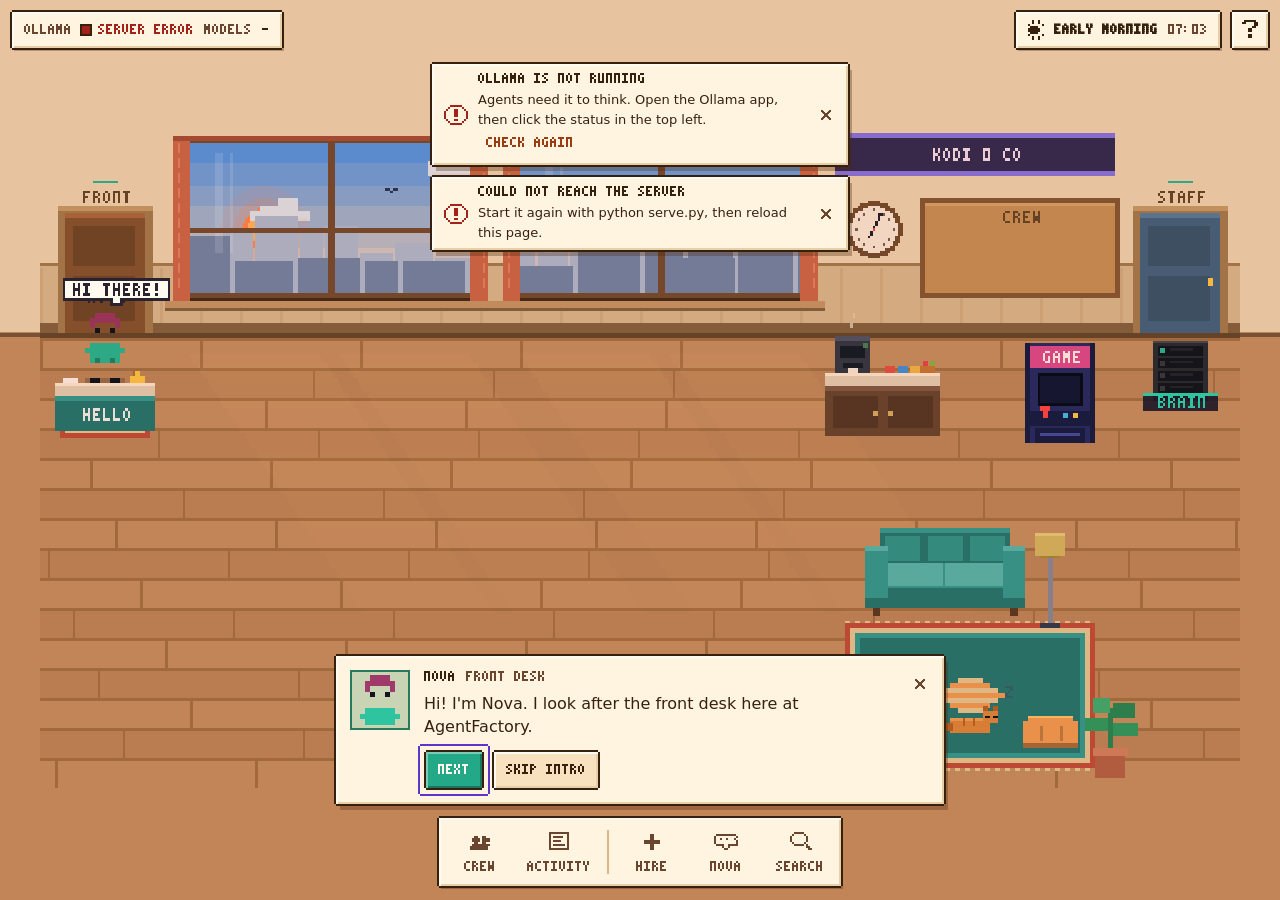
==== commit a79caf74: "Scheduling changes and Agent WorkFlow Updated" ====
--- a/static/index.html
+++ b/static/index.html
@@ -108,6 +108,7 @@
             </div>
             <ul class="flashcards" id="cards-list" aria-labelledby="cards-title"></ul>
           </div>
+          <section class="jobrun" id="jobrun" aria-label="Job search run" hidden></section>
           <div class="messages-wrap" id="messages-wrap"></div>
           <form class="composer" id="composer">
             <label class="sr-only" for="composer-input">Message</label>
--- a/static/style.css
+++ b/static/style.css
@@ -394,6 +394,38 @@
 .notes-drawer pre { margin: 0; white-space: pre-wrap; overflow-wrap: anywhere; font-size: var(--t-sm); }
 
 .cards-drawer { max-height: 16rem; }
+
+/* Job search run: Job Desk's panel above the chat */
+.jobrun { margin: 10px 12px 0; padding: 10px 12px; max-height: 45vh; overflow-y: auto; background: var(--well); box-shadow: inset var(--px) var(--px) 0 0 var(--lo), 0 0 0 var(--px) var(--line); flex: none; }
+.run-head { display: flex; align-items: flex-start; justify-content: space-between; gap: 12px; flex-wrap: wrap; }
+.run-title { min-width: 0; flex: 1 1 14rem; }
+.run-title h3 { margin: 0 0 2px; }
+.run-title p { margin: 0; font-size: var(--t-sm); overflow-wrap: anywhere; }
+.run-actions { display: flex; gap: 8px; flex-wrap: wrap; }
+.run-steps { display: flex; gap: 4px; margin: 10px 0 0; padding: 0; list-style: none; flex-wrap: wrap; }
+.run-steps li { display: flex; align-items: center; gap: 6px; padding: 3px 8px; font-size: var(--t-xs); color: var(--ink-2); background: var(--panel); box-shadow: 0 0 0 var(--px) var(--line); }
+.run-steps li .ico { --ico-size: 10px; }
+.run-steps .run-dot { width: 8px; height: 8px; background: var(--agent, var(--accent)); opacity: 0.45; }
+.run-steps li.done { color: var(--ink); }
+.run-steps li.done .run-dot { opacity: 1; }
+.run-steps li.now { color: var(--ink); background: var(--panel-2); box-shadow: 0 0 0 var(--px) var(--agent, var(--accent)); }
+.run-steps li.now .run-dot { opacity: 1; animation: run-pulse 1.2s steps(2) infinite; }
+.run-steps li.ask { color: var(--ink); background: var(--warn-bg); box-shadow: 0 0 0 var(--px) var(--warn); }
+@keyframes run-pulse { 50% { opacity: 0.25; } }
+.run-log { margin-top: 10px; font-size: var(--t-xs); }
+.run-log summary { cursor: pointer; color: var(--ink-2); }
+.run-log pre { margin: 6px 0 0; white-space: pre-wrap; overflow-wrap: anywhere; font: var(--t-xs)/1.5 var(--mono); }
+.run-jobs { margin: 10px 0 0; padding: 0; list-style: none; display: grid; gap: 6px; }
+.run-jobs li { display: flex; align-items: center; gap: 8px; padding: 6px 8px; background: var(--panel); box-shadow: 0 0 0 var(--px) var(--line); }
+.run-job { display: flex; align-items: flex-start; gap: 10px; flex: 1; min-width: 0; cursor: pointer; }
+.run-job input { margin-top: 3px; flex: none; }
+.run-jobs strong { display: block; font-size: var(--t-sm); font-weight: 600; overflow-wrap: anywhere; }
+.run-jobs small { display: block; font-size: var(--t-xs); color: var(--ink-2); overflow-wrap: anywhere; }
+.run-jobs small.warn { color: var(--warn); }
+.run-file > span:first-child { flex: 1; min-width: 0; }
+.run-links { display: flex; gap: 6px; flex: none; }
+.run-note { margin: 8px 0 0; font-size: var(--t-xs); }
+.jobrun .callout { margin-top: 10px; }
 .cards-head { display: flex; align-items: center; justify-content: space-between; gap: 12px; margin-bottom: 10px; }
 .cards-head h3 { margin: 0; }
 .cards-head .check { display: flex; align-items: center; gap: 8px; font-size: var(--t-xs); color: var(--ink-2); cursor: pointer; }
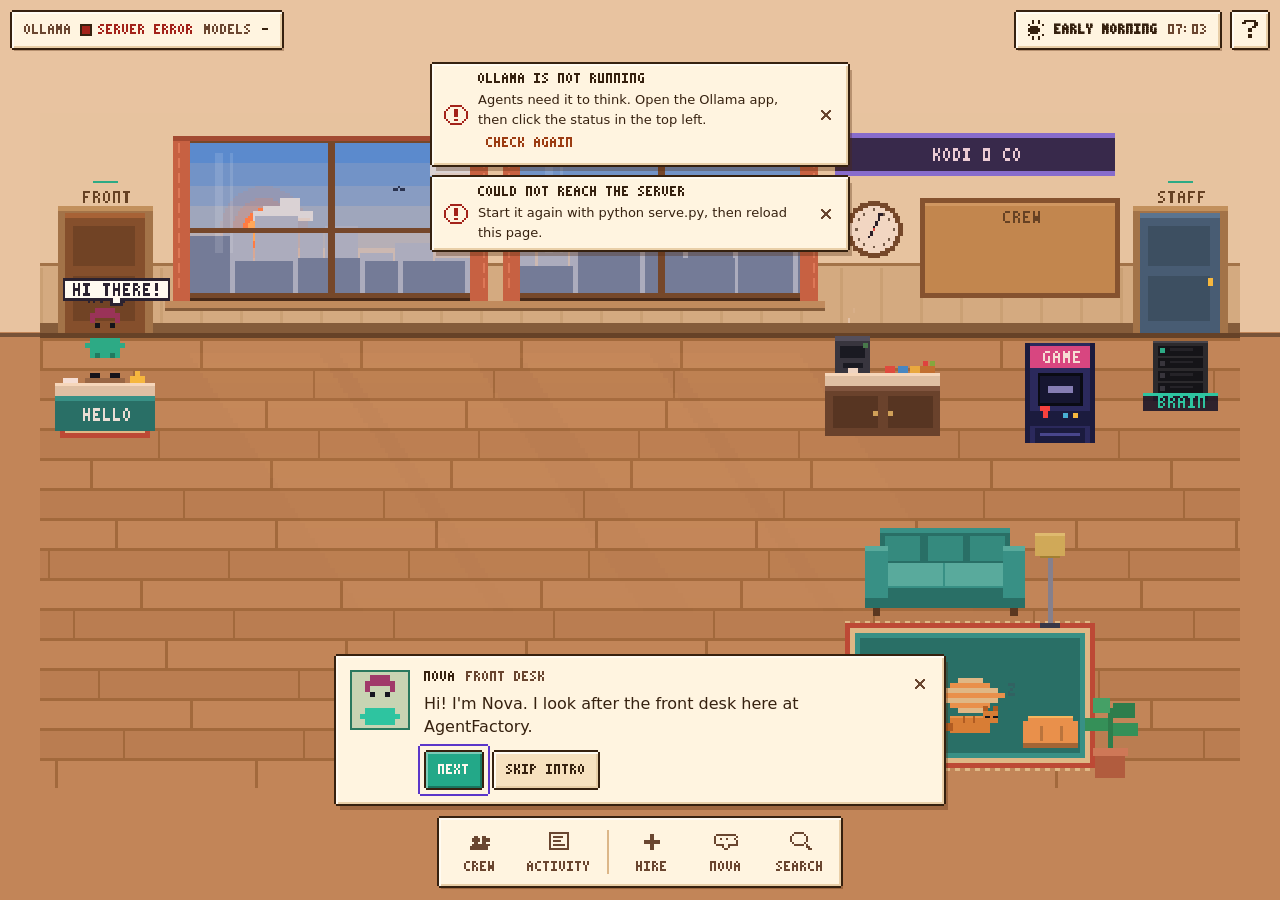
==== commit 004d3d47: "Attachement feature added to every chat agent UI" ====
--- a/static/index.html
+++ b/static/index.html
@@ -110,7 +110,10 @@
           </div>
           <section class="jobrun" id="jobrun" aria-label="Job search run" hidden></section>
           <div class="messages-wrap" id="messages-wrap"></div>
+          <div class="attach-list" id="attach-list" aria-label="Files to send" hidden></div>
           <form class="composer" id="composer">
+            <button type="button" class="btn btn-icon" id="attach-btn" aria-label="Attach files" data-tip="Attach one or more text files (code, logs, docs, CSV, JSON). Or drop them here"><i class="ico ico-clip"></i></button>
+            <input type="file" id="attach-input" multiple hidden>
             <label class="sr-only" for="composer-input">Message</label>
             <textarea id="composer-input" rows="1" placeholder="Write a message. Enter sends, Shift+Enter adds a new line."></textarea>
             <button type="submit" class="btn btn-primary" id="send-btn" title="Send the message (Enter)"><i class="ico ico-send"></i><span>Send</span></button>
--- a/static/loft.css
+++ b/static/loft.css
@@ -162,3 +162,16 @@
   .dock button span { display: none; }
   .dock button { min-height: 44px; }
 }
+
+/* ---------- attachments ---------- */
+
+.attach-list { display: flex; flex-wrap: wrap; gap: 8px; padding: 8px 12px 0; }
+.attach-chip {
+  display: inline-flex; align-items: center; gap: 6px; max-width: 100%; padding: 4px 4px 4px 8px; font-size: var(--t-xs);
+  background: var(--panel-2); box-shadow: 0 0 0 var(--px) var(--line);
+}
+.attach-chip span { overflow: hidden; text-overflow: ellipsis; white-space: nowrap; min-width: 0; }
+.attach-chip button { flex: none; }
+.msg.user .msg-files { display: flex; flex-wrap: wrap; gap: 6px; margin-top: 6px; }
+.msg.user .msg-files span { display: inline-flex; gap: 4px; align-items: center; font-size: var(--t-xs); opacity: 0.85; overflow-wrap: anywhere; }
+.chat.is-dropping .messages-wrap { outline: calc(2 * var(--px)) dashed var(--accent); outline-offset: -6px; }
